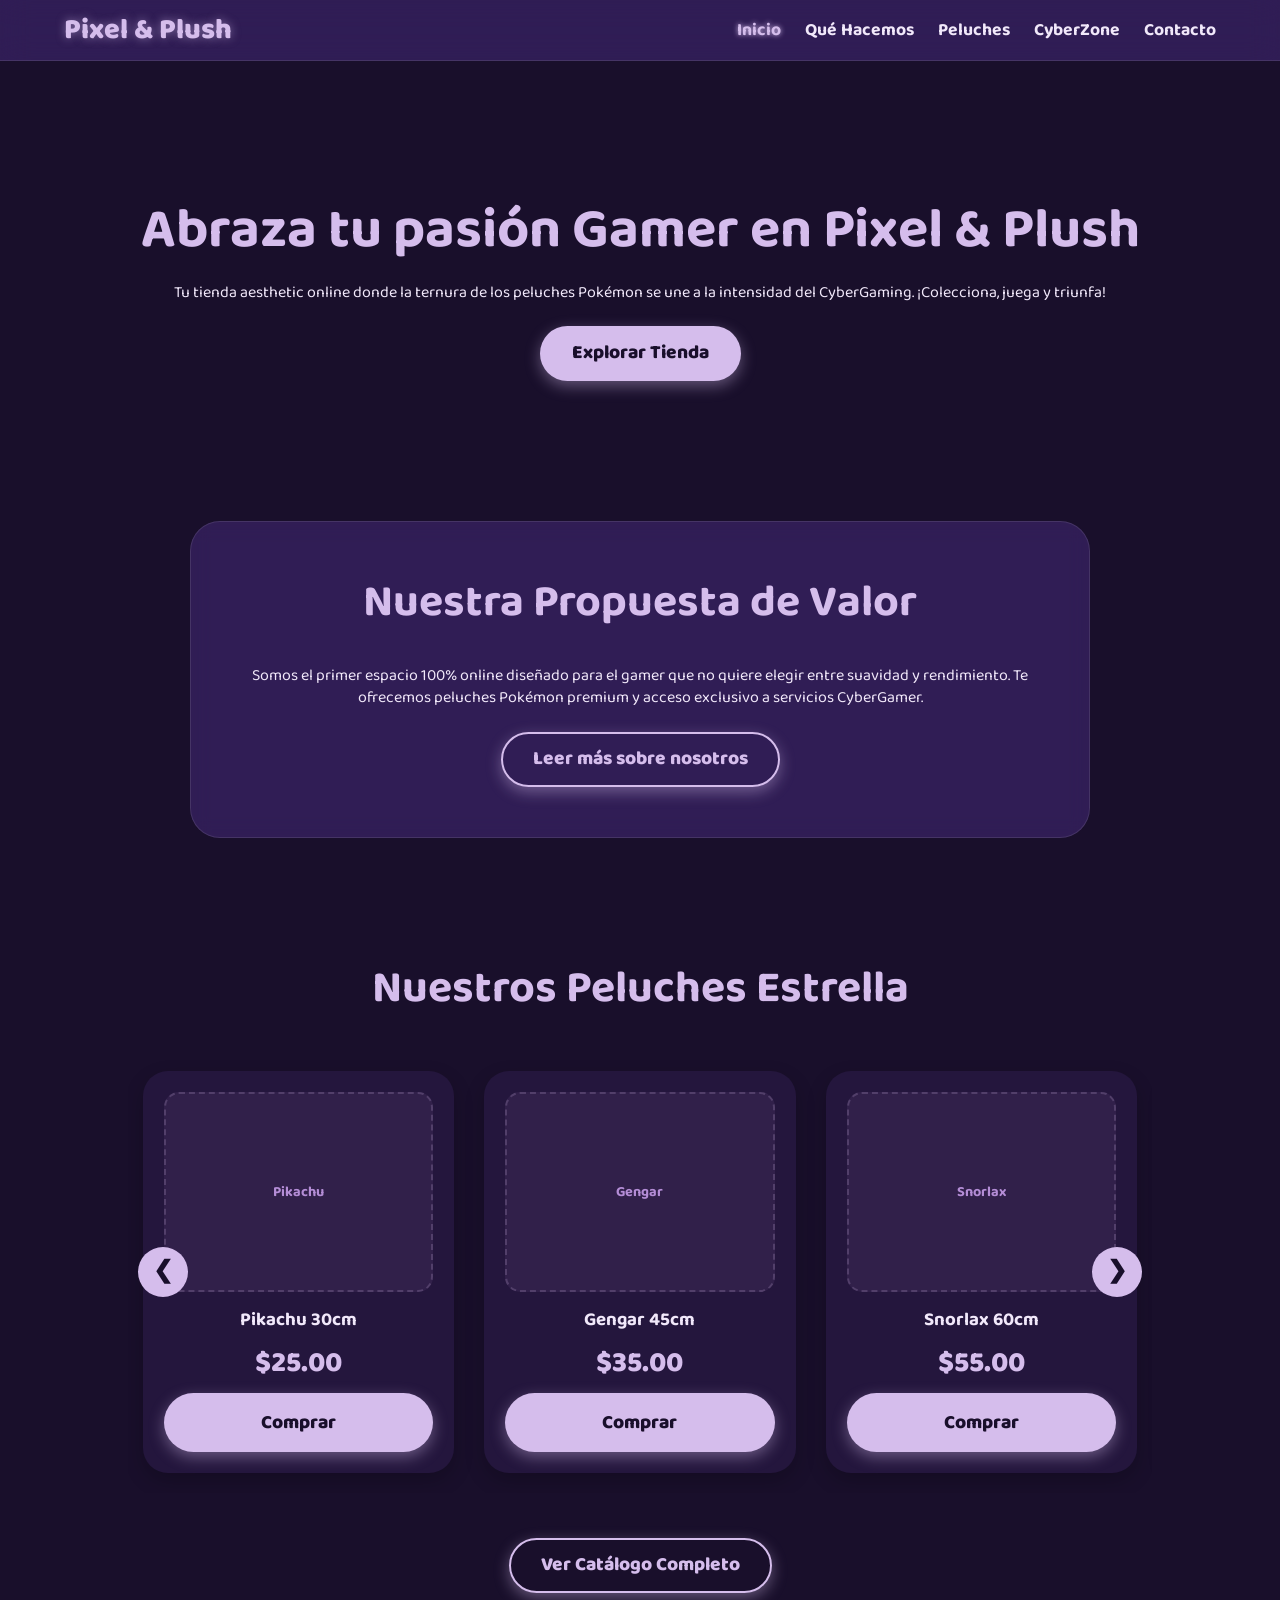
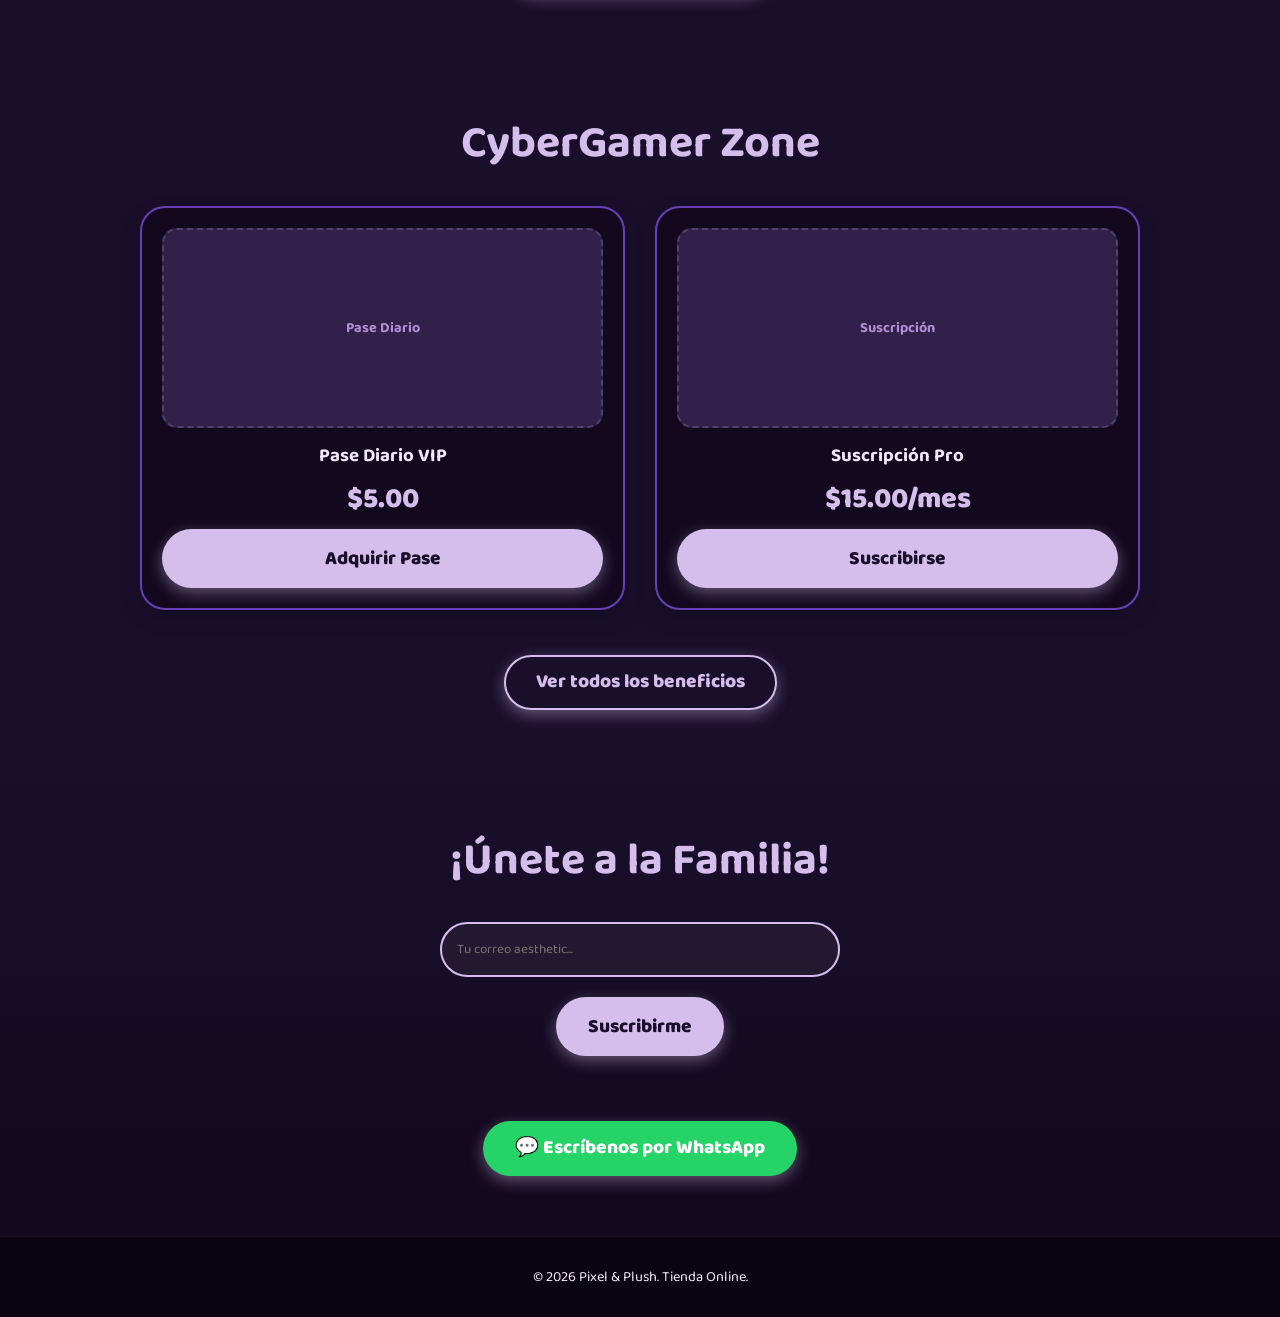
==== index.html @ e55317a7 "primer commit" ====
<!DOCTYPE html>
<html lang="es">
<head>
    <meta charset="UTF-8">
    <meta name="viewport" content="width=device-width, initial-scale=1.0">
    <title>Pixel & Plush | Tu Tienda Aesthetic de Peluches y CyberGaming</title>
    <link href="https://fonts.googleapis.com/css2?family=Baloo+2:wght@400;700;800&display=swap" rel="stylesheet">
    <link rel="stylesheet" href="styles.css">
    <style>
        /* Pequeños ajustes específicos para que la Landing Page brille */
        .hero { padding: 120px 10% 80px 10%; }
        .contact-section { background: linear-gradient(180deg, var(--bg-deep-purple) 0%, #12091e 100%); }
        .newsletter input { width: 100%; max-width: 400px; padding: 15px; border-radius: 50px; border: 2px solid var(--soft-lila); background: rgba(255,255,255,0.05); color: white; margin-bottom: 20px;}
    </style>
</head>
<body>
    <header>
        <div class="logo">Pixel & Plush</div>
        <nav>
            <div class="menu-toggle" id="mobile-menu"><span></span><span></span><span></span></div>
            <ul id="nav-list">
                <li><a href="index.html" class="active">Inicio</a></li>
                <li><a href="nosotros.html">Qué Hacemos</a></li>
                <li><a href="tienda.html">Peluches</a></li>
                <li><a href="cyber.html">CyberZone</a></li>
                <li><a href="contacto.html">Contacto</a></li>
            </ul>
        </nav>
    </header>

    <main>
        <section class="hero">
            <h1>Abraza tu pasión Gamer en Pixel & Plush</h1>
            <p>Tu tienda aesthetic online donde la ternura de los peluches Pokémon se une a la intensidad del CyberGaming. ¡Colecciona, juega y triunfa!</p>
            <br>
            <a href="#carrusel-peluches" class="btn">Explorar Tienda</a>
        </section>

        <section class="section-container">
            <div class="about-box">
                <h2 class="section-title">Nuestra Propuesta de Valor</h2>
                <p>Somos el primer espacio 100% online diseñado para el gamer que no quiere elegir entre suavidad y rendimiento. Te ofrecemos peluches Pokémon premium y acceso exclusivo a servicios CyberGamer.</p>
                <br>
                <a href="nosotros.html" class="btn" style="background-color: transparent; border: 2px solid var(--soft-lila); color: var(--soft-lila);">Leer más sobre nosotros</a>
            </div>
        </section>

        <section class="section-container" id="carrusel-peluches">
            <h2 class="section-title">Nuestros Peluches Estrella</h2>
            <div class="carousel-wrapper">
                <button class="carousel-btn prev" id="btn-prev">❮</button>
                <div class="carousel-track" id="track">
                    <div class="carousel-card"><div class="card"><div class="product-image-placeholder">Pikachu</div><h3>Pikachu 30cm</h3><div class="price">$25.00</div><button class="btn">Comprar</button></div></div>
                    <div class="carousel-card"><div class="card"><div class="product-image-placeholder">Gengar</div><h3>Gengar 45cm</h3><div class="price">$35.00</div><button class="btn">Comprar</button></div></div>
                    <div class="carousel-card"><div class="card"><div class="product-image-placeholder">Snorlax</div><h3>Snorlax 60cm</h3><div class="price">$55.00</div><button class="btn">Comprar</button></div></div>
                    <div class="carousel-card"><div class="card"><div class="product-image-placeholder">Eevee</div><h3>Eevee 30cm</h3><div class="price">$25.00</div><button class="btn">Comprar</button></div></div>
                    <div class="carousel-card"><div class="card"><div class="product-image-placeholder">Charmander</div><h3>Charmander</h3><div class="price">$30.00</div><button class="btn">Comprar</button></div></div>
                    <div class="carousel-card"><div class="card"><div class="product-image-placeholder">Squirtle</div><h3>Squirtle 35cm</h3><div class="price">$30.00</div><button class="btn">Comprar</button></div></div>
                </div>
                <button class="carousel-btn next" id="btn-next">❯</button>
            </div>
            <br><br>
            <a href="tienda.html" class="btn" style="background-color: transparent; border: 2px solid var(--soft-lila); color: var(--soft-lila);">Ver Catálogo Completo</a>
        </section>

        <section class="section-container">
            <h2 class="section-title">CyberGamer Zone</h2>
            <div class="grid-cyber">
                <div class="card cyber-card">
                    <div class="product-image-placeholder">Pase Diario</div>
                    <h3>Pase Diario VIP</h3>
                    <div class="price">$5.00</div>
                    <button class="btn">Adquirir Pase</button>
                </div>
                <div class="card cyber-card">
                    <div class="product-image-placeholder">Suscripción</div>
                    <h3>Suscripción Pro</h3>
                    <div class="price">$15.00/mes</div>
                    <button class="btn">Suscribirse</button>
                </div>
            </div>
            <br><br>
            <a href="cyber.html" class="btn" style="background-color: transparent; border: 2px solid var(--soft-lila); color: var(--soft-lila);">Ver todos los beneficios</a>
        </section>

        <section class="section-container contact-section">
            <h2 class="section-title">¡Únete a la Familia!</h2>
            <div class="newsletter">
                <form id="subscribeForm">
                    <input type="email" id="emailInput" placeholder="Tu correo aesthetic..." required>
                    <br>
                    <button type="submit" class="btn">Suscribirme</button>
                </form>
            </div>
            <br><br>
            <a href="https://wa.me/5211234567890?text=Hola%20Pixel%20%26%20Plush!" target="_blank" class="btn btn-whatsapp">💬 Escríbenos por WhatsApp</a>
        </section>
    </main>

    <footer><p>&copy; 2026 Pixel & Plush. Tienda Online.</p></footer>
    
    <script src="script.js"></script>
</body>
</html>
---- styles.css ----
/* --- VARIABLES DE COLOR --- */
:root {
    --bg-deep-purple: #190f2b;
    --mid-purple: #683fb5;
    --soft-lila: #d5bdec;
    --text-light: #f1e8fa;
    --glass: rgba(104, 63, 181, 0.3);
    --accent-glow: #b48dd6;
}

/* --- ESTILOS GENERALES --- */
* { margin: 0; padding: 0; box-sizing: border-box; font-family: 'Baloo 2', display; }
body { 
    background-color: var(--bg-deep-purple); color: var(--text-light); 
    line-height: 1.4; overflow-x: hidden; 
    display: flex; flex-direction: column; min-height: 100vh; 
}
main { flex: 1; padding-top: 80px; } /* Compensa el header fijo */
a { text-decoration: none; color: inherit; transition: 0.3s; }
ul { list-style: none; }

/* --- NAVEGACIÓN --- */
header {
    background: var(--glass); backdrop-filter: blur(15px); padding: 10px 5%;
    position: fixed; width: 100%; top: 0; z-index: 1000;
    display: flex; justify-content: space-between; align-items: center;
    border-bottom: 1px solid rgba(255,255,255,0.1);
}
.logo { font-size: 1.8rem; font-weight: 800; color: var(--soft-lila); text-shadow: 0 0 10px rgba(213, 189, 236, 0.5); }
nav ul { display: flex; gap: 1.5rem; }
nav a { font-weight: 700; font-size: 1.1rem; }
nav a:hover, nav a.active { color: var(--soft-lila); text-shadow: 0 0 5px var(--soft-lila); }

.menu-toggle { display: none; flex-direction: column; cursor: pointer; gap: 4px; }
.menu-toggle span { width: 25px; height: 3px; background-color: var(--text-light); transition: 0.3s; }

/* --- BOTONES --- */
.btn {
    display: inline-block; background-color: var(--soft-lila); color: var(--bg-deep-purple);
    padding: 12px 30px; border-radius: 50px; font-weight: 800; font-size: 1.2rem;
    box-shadow: 0 5px 15px rgba(213, 189, 236, 0.4); border: 2px solid transparent; cursor: pointer; transition: all 0.3s;
}
.btn:hover { background-color: var(--mid-purple); color: var(--text-light); box-shadow: 0 8px 25px rgba(104, 63, 181, 0.6); border-color: var(--soft-lila); transform: scale(1.05); }
.btn-whatsapp { background-color: #25D366; color: white; margin-top: 20px;}
.btn-whatsapp:hover { background-color: #128C7E; color: white; border-color: white;}

/* --- FOOTER --- */
footer { background-color: #0b0512; text-align: center; padding: 30px; font-size: 0.9rem; border-top: 1px solid rgba(255,255,255,0.05); }

/* --- CLASES COMPARTIDAS (Tarjetas, Secciones) --- */
.section-container { padding: 60px 10%; text-align: center; }
.section-title { font-size: 2.8rem; color: var(--soft-lila); margin-bottom: 30px; }
.card {
    background-color: #24163d; padding: 20px; border-radius: 25px; text-align: center;
    box-shadow: 0 8px 20px rgba(0,0,0,0.2); border: 1px solid transparent; transition: all 0.3s ease-in-out;
    height: 100%; display: flex; flex-direction: column; justify-content: space-between;
}
.card:hover { transform: translateY(-10px); border-color: rgba(213, 189, 236, 0.3); box-shadow: 0 12px 30px rgba(104, 63, 181, 0.4); }
.product-image-placeholder {
    width: 100%; height: 200px; background-color: #31204a; border-radius: 15px; margin-bottom: 15px;
    display: flex; justify-content: center; align-items: center; color: var(--accent-glow);
    font-size: 0.9rem; font-weight: bold; border: 2px dashed rgba(213, 189, 236, 0.2); text-align: center; padding: 10px;
}
.price { font-size: 1.8rem; font-weight: 800; color: var(--soft-lila); margin: 10px 0; }

/* --- COMPONENTES ESPECÍFICOS --- */
.hero { padding: 100px 10%; text-align: center; position: relative; }
.hero h1 { font-size: 3.5rem; line-height: 1.1; color: var(--soft-lila); margin-bottom: 20px; }
.about-box { background: var(--glass); border-radius: 30px; padding: 50px; backdrop-filter: blur(10px); border: 1px solid rgba(255,255,255,0.1); margin: 0 auto; max-width: 900px; }

/* Carrusel */
.carousel-wrapper { position: relative; max-width: 1200px; margin: 0 auto; overflow: hidden; padding: 20px 0; }
.carousel-track { display: flex; transition: transform 0.5s cubic-bezier(0.25, 0.8, 0.25, 1); }
.carousel-card { min-width: calc(100% / 3); padding: 0 15px; }
.carousel-btn { position: absolute; top: 50%; transform: translateY(-50%); background-color: var(--soft-lila); color: var(--bg-deep-purple); border: none; width: 50px; height: 50px; border-radius: 50%; font-size: 1.5rem; font-weight: bold; cursor: pointer; z-index: 10; display: flex; justify-content: center; align-items: center; }
.carousel-btn:hover { background-color: var(--mid-purple); color: var(--text-light); transform: translateY(-50%) scale(1.1); }
.carousel-btn.prev { left: 10px; }
.carousel-btn.next { right: 10px; }

/* Grids */
.grid-cyber { display: grid; grid-template-columns: repeat(auto-fit, minmax(280px, 1fr)); gap: 30px; max-width: 1000px; margin: 0 auto;}
.cyber-card { border: 2px solid var(--mid-purple); background-color: #12091f; }
.cyber-card:hover { border-color: var(--soft-lila); }

/* --- RESPONSIVE --- */
@media (max-width: 900px) { .carousel-card { min-width: calc(100% / 2); } }
@media (max-width: 600px) {
    .menu-toggle { display: flex; }
    nav ul { display: none; flex-direction: column; position: absolute; top: 100%; left: 0; width: 100%; background-color: var(--bg-deep-purple); padding: 20px; border-bottom: 1px solid rgba(255,255,255,0.1); }
    nav ul.active { display: flex; }
    .hero h1 { font-size: 2.2rem; }
    .carousel-card { min-width: 100%; }
}
/* --- CUADRÍCULA PARA CATÁLOGOS --- */
.product-grid {
    display: grid;
    grid-template-columns: repeat(auto-fit, minmax(280px, 1fr));
    gap: 30px;
    max-width: 1200px;
    margin: 0 auto;
    padding: 20px 0;
}
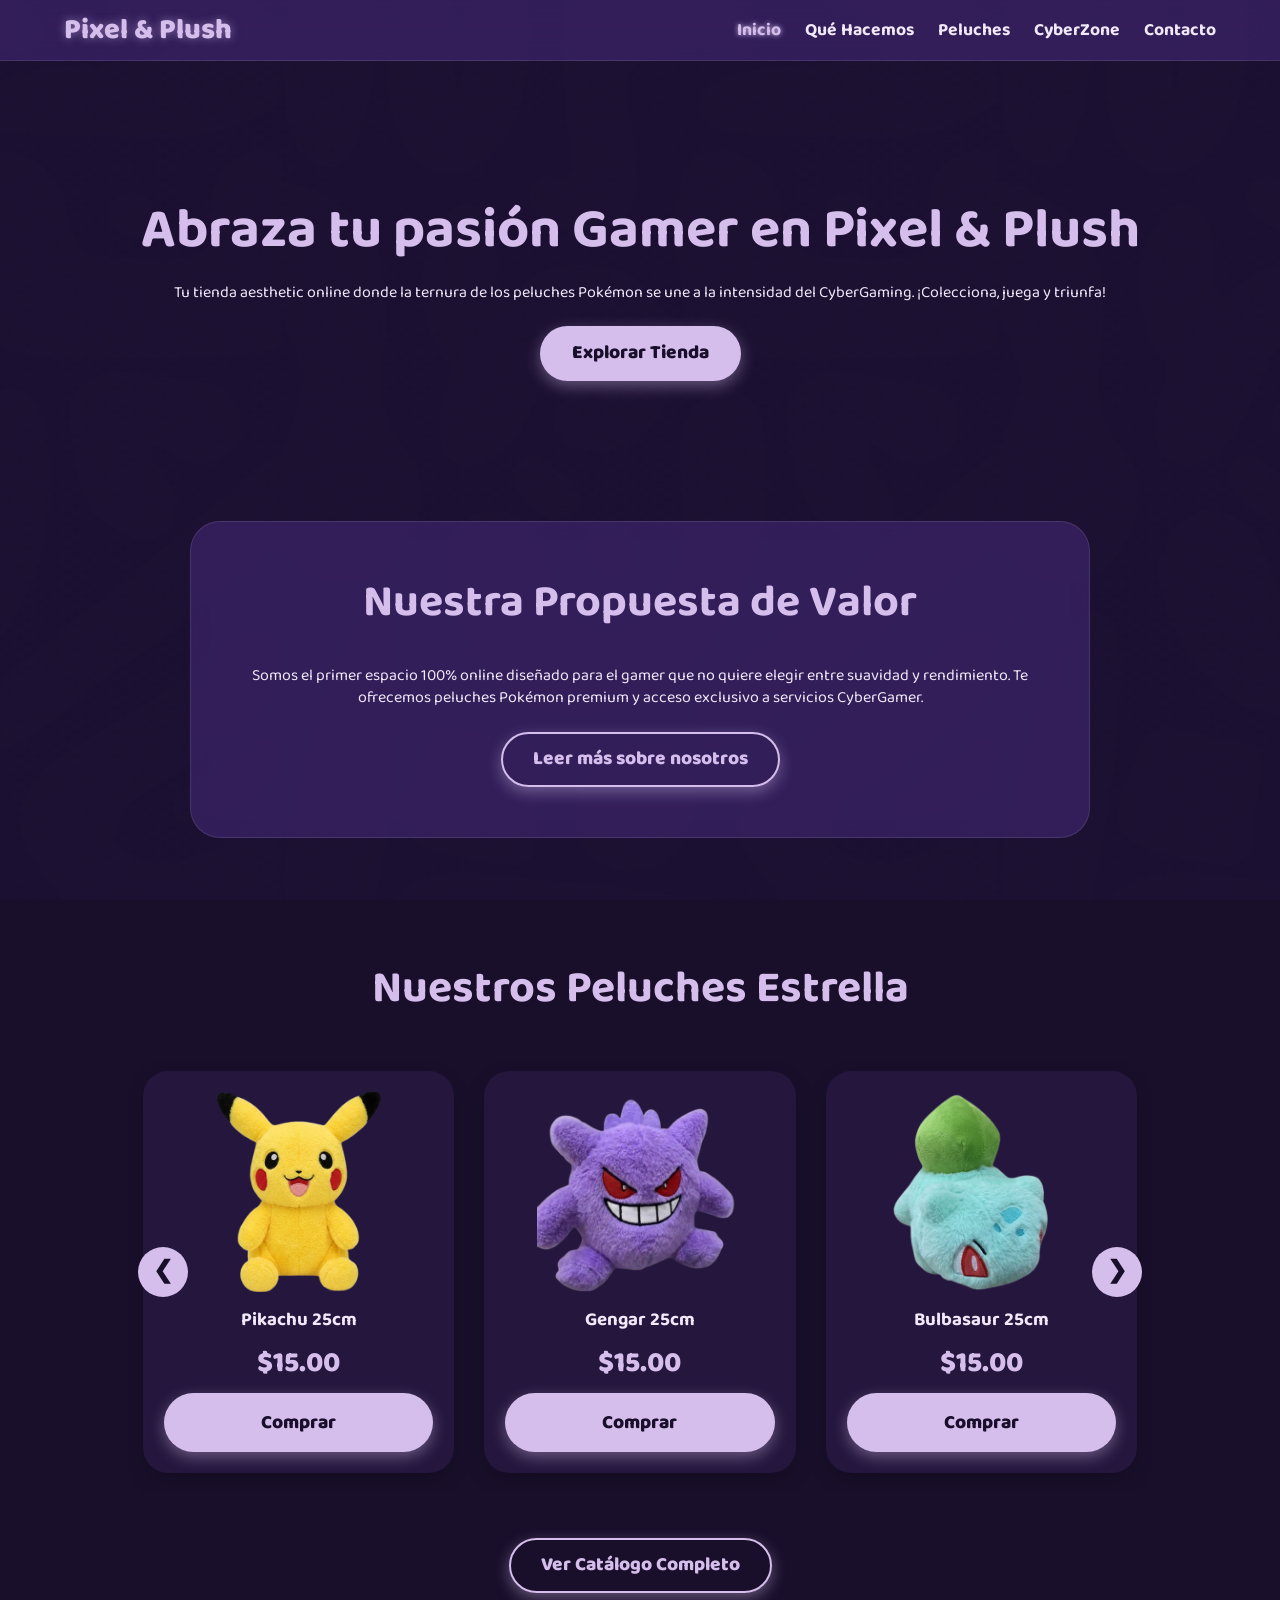
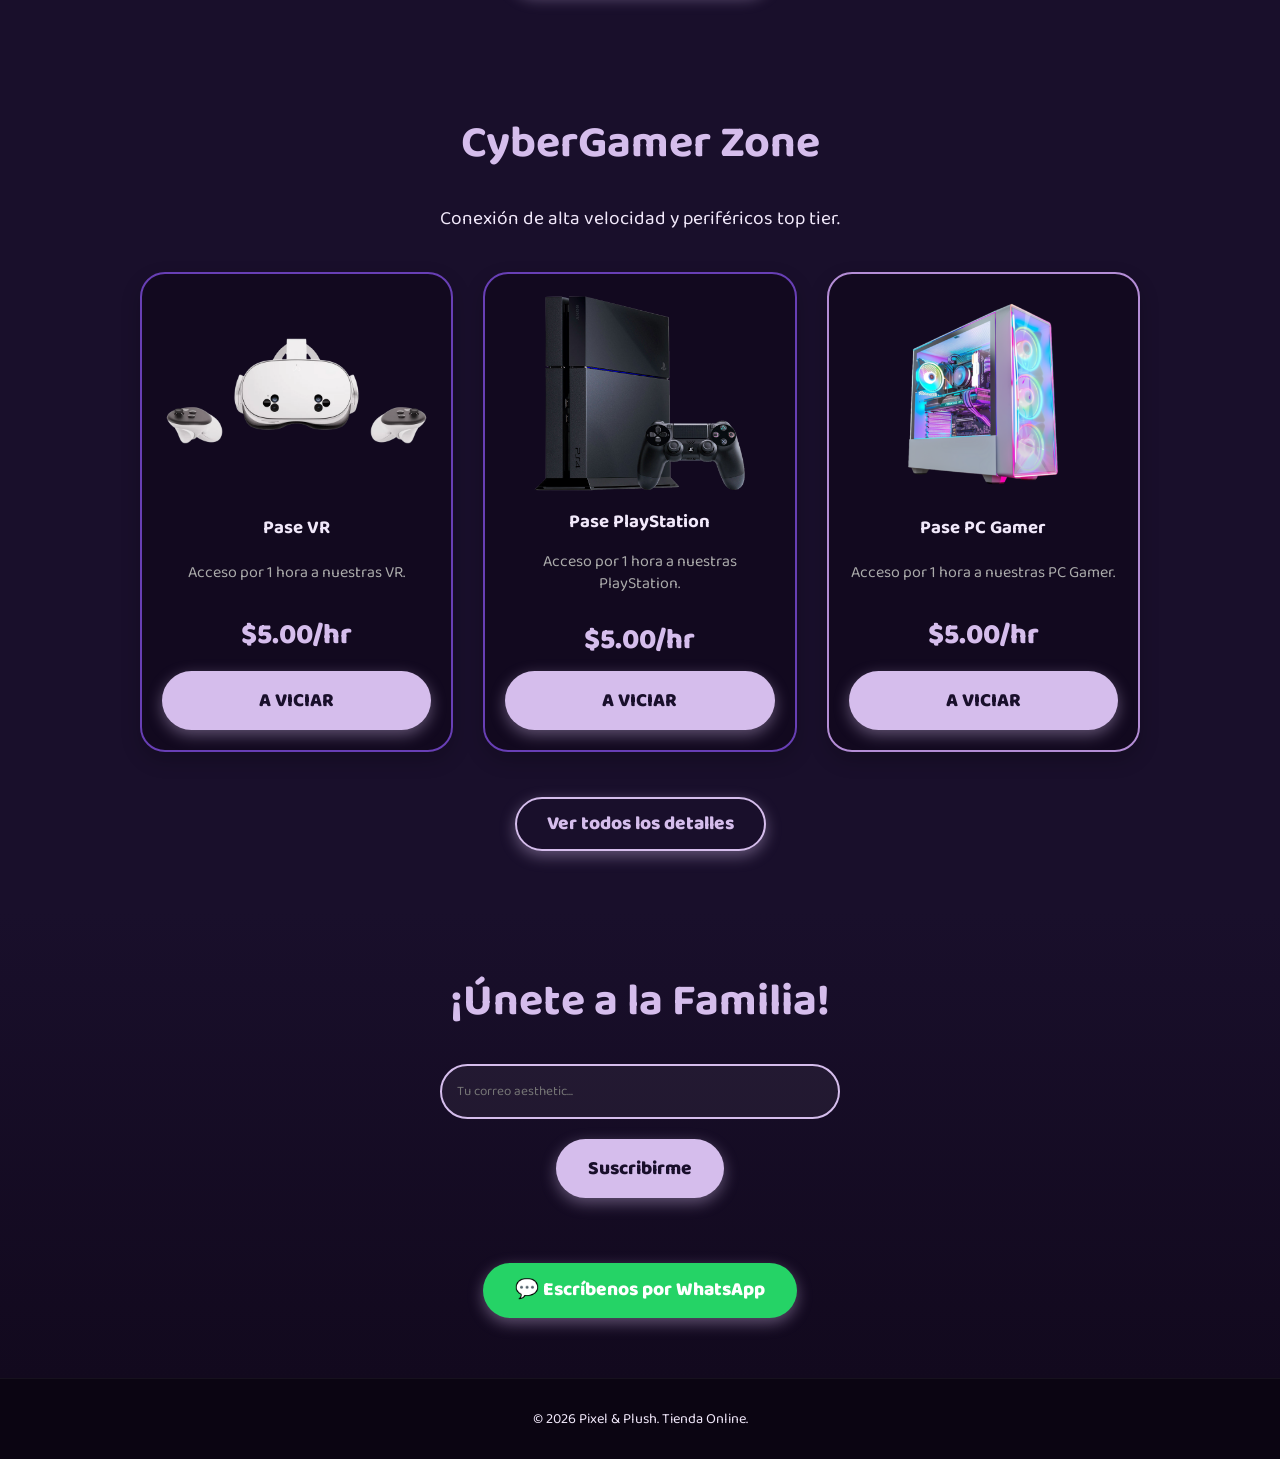
==== commit f31b04c3: "modificaciones y subida de imagenes" ====
--- a/index.html
+++ b/index.html
@@ -7,7 +7,6 @@
     <link href="https://fonts.googleapis.com/css2?family=Baloo+2:wght@400;700;800&display=swap" rel="stylesheet">
     <link rel="stylesheet" href="styles.css">
     <style>
-        /* Pequeños ajustes específicos para que la Landing Page brille */
         .hero { padding: 120px 10% 80px 10%; }
         .contact-section { background: linear-gradient(180deg, var(--bg-deep-purple) 0%, #12091e 100%); }
         .newsletter input { width: 100%; max-width: 400px; padding: 15px; border-radius: 50px; border: 2px solid var(--soft-lila); background: rgba(255,255,255,0.05); color: white; margin-bottom: 20px;}
@@ -50,12 +49,12 @@
             <div class="carousel-wrapper">
                 <button class="carousel-btn prev" id="btn-prev">❮</button>
                 <div class="carousel-track" id="track">
-                    <div class="carousel-card"><div class="card"><div class="product-image-placeholder">Pikachu</div><h3>Pikachu 30cm</h3><div class="price">$25.00</div><button class="btn">Comprar</button></div></div>
-                    <div class="carousel-card"><div class="card"><div class="product-image-placeholder">Gengar</div><h3>Gengar 45cm</h3><div class="price">$35.00</div><button class="btn">Comprar</button></div></div>
-                    <div class="carousel-card"><div class="card"><div class="product-image-placeholder">Snorlax</div><h3>Snorlax 60cm</h3><div class="price">$55.00</div><button class="btn">Comprar</button></div></div>
-                    <div class="carousel-card"><div class="card"><div class="product-image-placeholder">Eevee</div><h3>Eevee 30cm</h3><div class="price">$25.00</div><button class="btn">Comprar</button></div></div>
-                    <div class="carousel-card"><div class="card"><div class="product-image-placeholder">Charmander</div><h3>Charmander</h3><div class="price">$30.00</div><button class="btn">Comprar</button></div></div>
-                    <div class="carousel-card"><div class="card"><div class="product-image-placeholder">Squirtle</div><h3>Squirtle 35cm</h3><div class="price">$30.00</div><button class="btn">Comprar</button></div></div>
+                    <div class="carousel-card"><div class="card"><img src="assets/pikachu.png" alt="Pikachu Peluche" class="product-image"><h3>Pikachu 25cm</h3><div class="price">$15.00</div><button class="btn">Comprar</button></div></div>
+                    <div class="carousel-card"><div class="card"><img src="assets/gengar.png" alt="Gengar Peluche" class="product-image"><h3>Gengar 25cm</h3><div class="price">$15.00</div><button class="btn">Comprar</button></div></div>
+                    <div class="carousel-card"><div class="card"><img src="assets/bulbasur.png" alt="Bulbasaur Peluche" class="product-image"><h3>Bulbasaur 25cm</h3><div class="price">$15.00</div><button class="btn">Comprar</button></div></div>
+                    <div class="carousel-card"><div class="card"><img src="assets/psyduck.png" alt="Psyduck Peluche" class="product-image"><h3>Psyduck 25cm</h3><div class="price">$15.00</div><button class="btn">Comprar</button></div></div>
+                    <div class="carousel-card"><div class="card"><img src="assets/charmander.png" alt="Charmander Peluche" class="product-image"><h3>Charmander 25cm</h3><div class="price">$15.00</div><button class="btn">Comprar</button></div></div>
+                    <div class="carousel-card"><div class="card"><img src="assets/squirtle.png" alt="Squirtle Peluche" class="product-image"><h3>Squirtle 25cm</h3><div class="price">$15.00</div><button class="btn">Comprar</button></div></div>
                 </div>
                 <button class="carousel-btn next" id="btn-next">❯</button>
             </div>
@@ -65,22 +64,36 @@
 
         <section class="section-container">
             <h2 class="section-title">CyberGamer Zone</h2>
+            <p style="margin-bottom: 40px; font-size: 1.2rem;">Conexión de alta velocidad y periféricos top tier.</p>
             <div class="grid-cyber">
+                
                 <div class="card cyber-card">
-                    <div class="product-image-placeholder">Pase Diario</div>
-                    <h3>Pase Diario VIP</h3>
-                    <div class="price">$5.00</div>
-                    <button class="btn">Adquirir Pase</button>
+                    <img src="assets/vr.webp" alt="VR" class="product-image">
+                    <h3>Pase VR</h3>
+                    <p style="margin: 15px 0; color: #aaa;">Acceso por 1 hora a nuestras VR.</p>
+                    <div class="price">$5.00/hr</div>
+                    <button class="btn">A VICIAR</button>
                 </div>
+
                 <div class="card cyber-card">
-                    <div class="product-image-placeholder">Suscripción</div>
-                    <h3>Suscripción Pro</h3>
-                    <div class="price">$15.00/mes</div>
-                    <button class="btn">Suscribirse</button>
+                    <img src="assets/ps4.png" alt="Pase PlayStation" class="product-image">
+                    <h3>Pase PlayStation</h3>
+                    <p style="margin: 15px 0; color: #aaa;">Acceso por 1 hora a nuestras PlayStation.</p>
+                    <div class="price">$5.00/hr</div>
+                    <button class="btn">A VICIAR</button>
                 </div>
+
+                <div class="card cyber-card" style="border-color: var(--accent-glow);">
+                    <img src="assets/PC.png" alt="Pase PC Gamer" class="product-image">
+                    <h3>Pase PC Gamer</h3>
+                    <p style="margin: 15px 0; color: #aaa;">Acceso por 1 hora a nuestras PC Gamer.</p>
+                    <div class="price">$5.00/hr</div>
+                    <button class="btn">A VICIAR</button>
+                </div>
+
             </div>
             <br><br>
-            <a href="cyber.html" class="btn" style="background-color: transparent; border: 2px solid var(--soft-lila); color: var(--soft-lila);">Ver todos los beneficios</a>
+            <a href="cyber.html" class="btn" style="background-color: transparent; border: 2px solid var(--soft-lila); color: var(--soft-lila);">Ver todos los detalles</a>
         </section>
 
         <section class="section-container contact-section">
@@ -93,7 +106,7 @@
                 </form>
             </div>
             <br><br>
-            <a href="https://wa.me/5211234567890?text=Hola%20Pixel%20%26%20Plush!" target="_blank" class="btn btn-whatsapp">💬 Escríbenos por WhatsApp</a>
+            <a href="https://wa.me/584120445559?text=Hola%20Pixel%20%26%20Plush!" target="_blank" class="btn btn-whatsapp">💬 Escríbenos por WhatsApp</a>
         </section>
     </main>
 
--- a/styles.css
+++ b/styles.css
@@ -10,10 +10,44 @@
 
 /* --- ESTILOS GENERALES --- */
 * { margin: 0; padding: 0; box-sizing: border-box; font-family: 'Baloo 2', display; }
-body { 
-    background-color: var(--bg-deep-purple); color: var(--text-light); 
-    line-height: 1.4; overflow-x: hidden; 
-    display: flex; flex-direction: column; min-height: 100vh; 
+/* --- ESTILOS ACTUALIZADOS PARA EL CUERPO DE LA PÁGINA --- */
+body {
+    /* Mantenemos el color de fondo oscuro base */
+    background-color: var(--bg-deep-purple);
+    color: var(--text-light);
+    line-height: 1.4;
+    overflow-x: hidden;
+    display: flex;
+    flex-direction: column;
+    min-height: 100vh;
+    font-family: 'Baloo 2', cursive; /* Asegura que la fuente cargue correctamente */
+
+    /* --- IMPLEMENTACIÓN DEL FONDO CON BAJA OPACIDAD --- */
+    /* Usamos un pseudo-elemento para controlar la opacidad de la imagen por separado del texto */
+    position: relative; /* Necesario para posicionar el pseudo-elemento */
+}
+
+/* Creamos una capa de fondo con el patrón */
+body::before {
+    content: ""; /* Obligatorio para que el pseudo-elemento exista */
+    position: fixed; /* Mantiene el fondo fijo mientras haces scroll */
+    top: 0;
+    left: 0;
+    width: 100%;
+    height: 100%;
+    z-index: -1; /* Coloca esta capa detrás de todo el contenido */
+
+    /* Ruta a tu imagen de patrón */
+    background-image: url('assets/back.jpeg'); /* Reemplaza con tu ruta real */
+    background-repeat: repeat; /* El patrón se repite para cubrir todo */
+    background-position: center;
+    background-size: auto; /* Mantenemos el tamaño original del patrón */
+
+    /* --- EL CAMBIO CLAVE: BAJA OPACIDAD --- */
+    opacity: 0.05; /* Un 5% de opacidad para una textura súper sutil */
+
+    /* Alternativa con difuminado (opcional, si prefieres un look más suave)
+    filter: blur(2px); /* Descomenta esta línea para difuminar el patrón */
 }
 main { flex: 1; padding-top: 80px; } /* Compensa el header fijo */
 a { text-decoration: none; color: inherit; transition: 0.3s; }
@@ -99,4 +133,18 @@
     max-width: 1200px;
     margin: 0 auto;
     padding: 20px 0;
-}+}
+/* --- ESTILOS PARA IMÁGENES DE PRODUCTOS Y PLANES --- */
+/* --- ESTILOS CORREGIDOS PARA IMÁGENES DE PRODUCTOS --- */
+.product-image {
+    width: 100%; /* Sigue ocupando todo el ancho disponible */
+    height: 200px; /* Mantenemos la altura para que todas las tarjetas sean iguales */
+    
+    /* ¡ESTE ES EL CAMBIO CLAVE! */
+    object-fit: contain; /* <- Escala la imagen para que quepa ENTERA dentro del contenedor */
+    
+    background-color: transparent; /* Asegura que el fondo del contenedor no interfiera */
+    border-radius: 15px; /* Mantenemos los bordes redondeados */
+    margin-bottom: 15px; /* Espacio debajo de la imagen */
+}
+
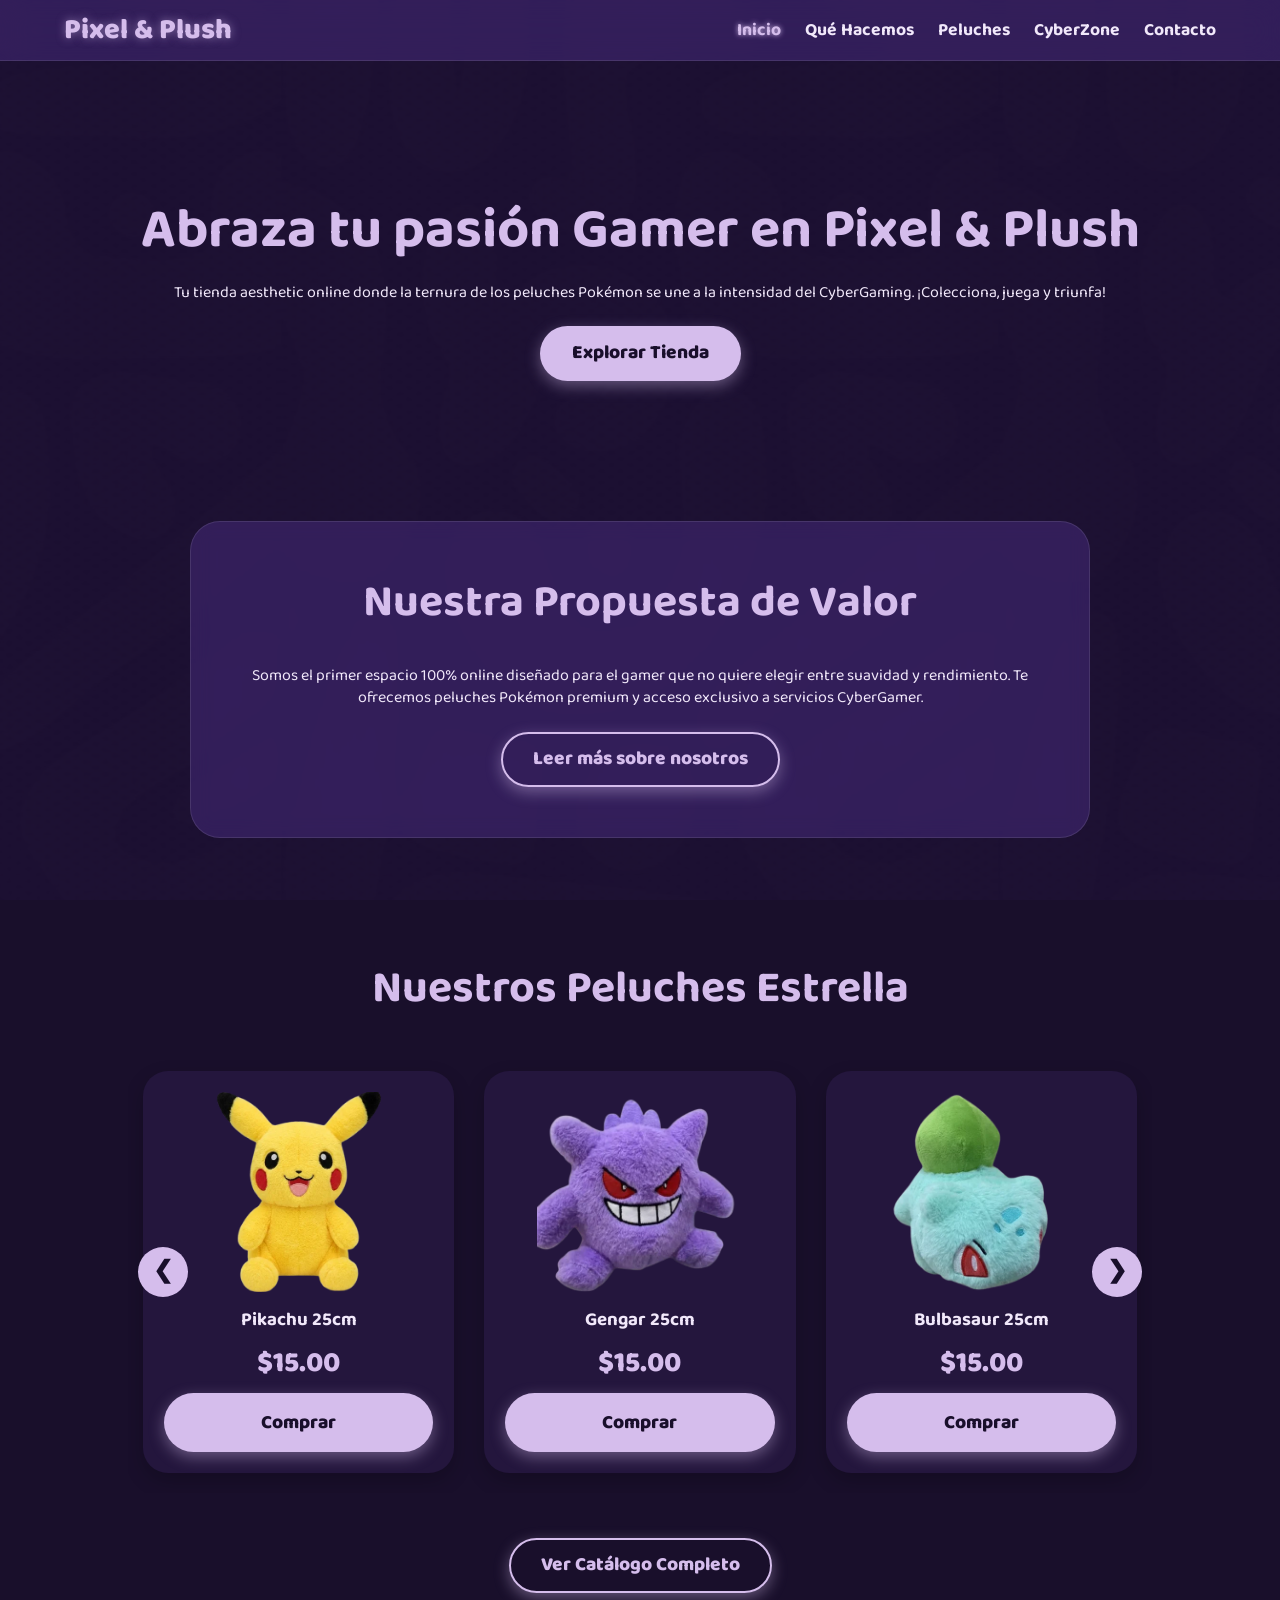
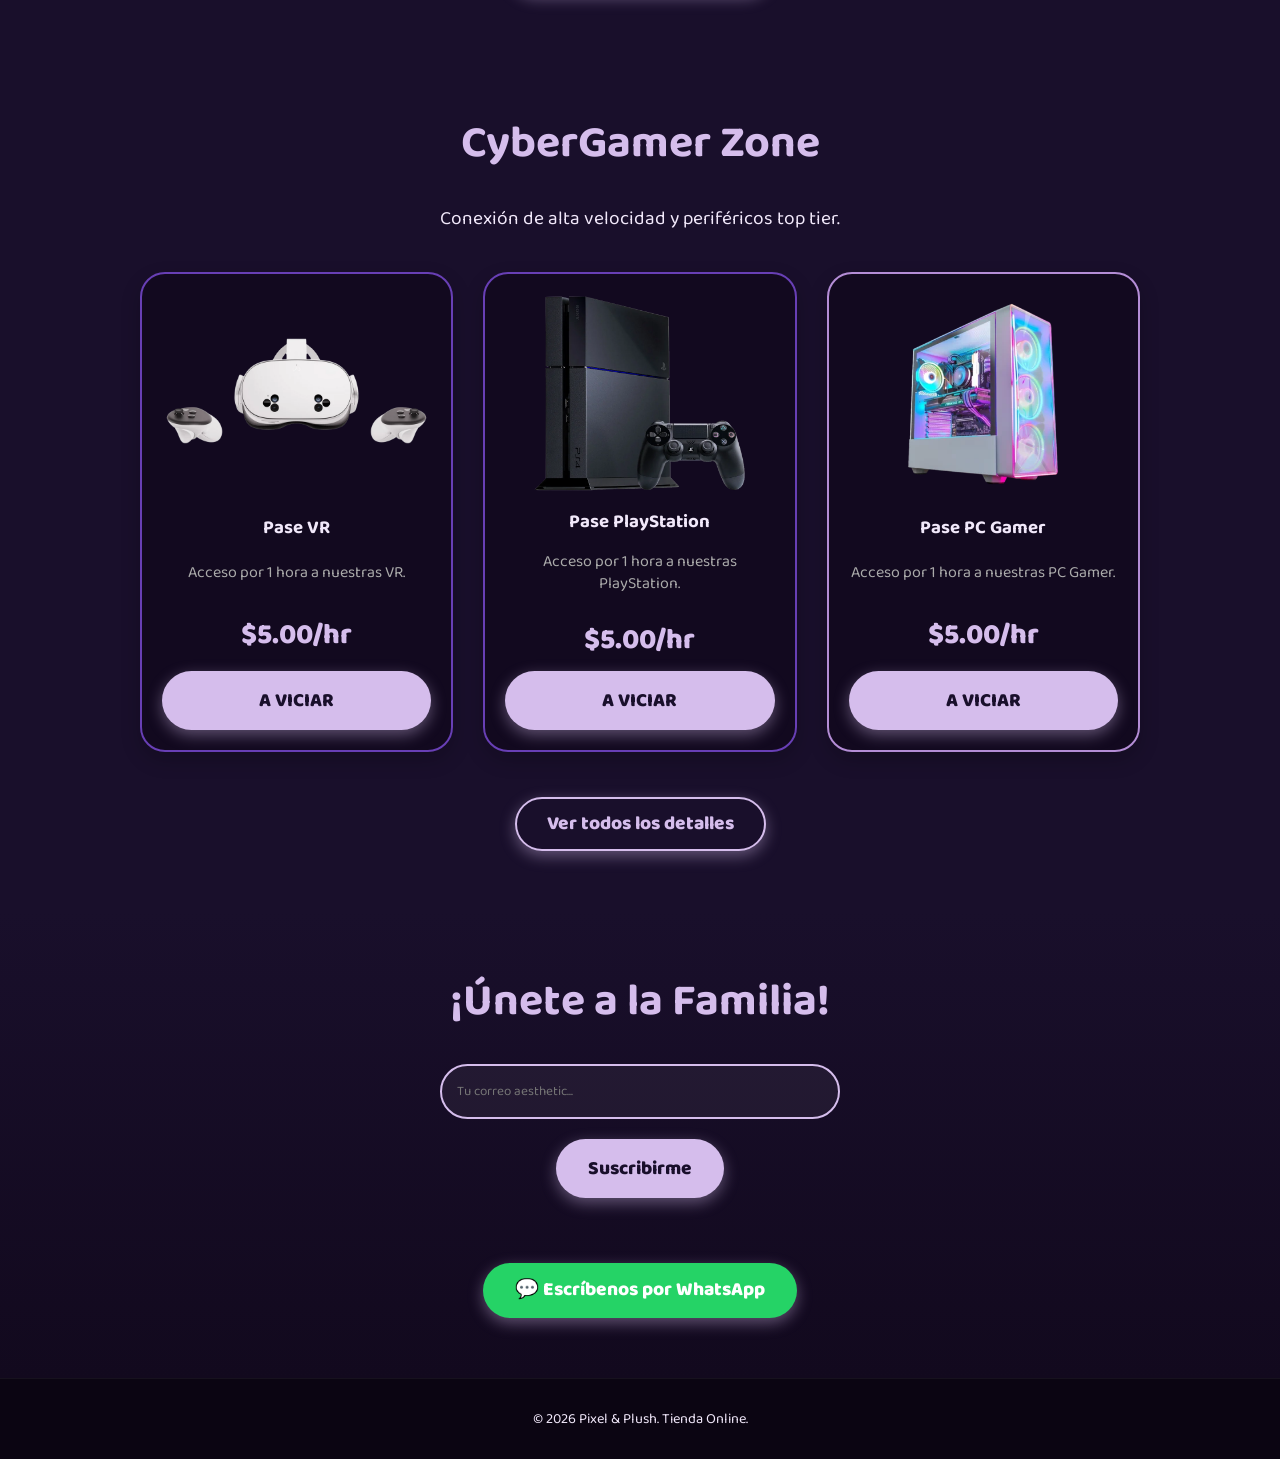
==== commit 5a9c9a23: "cambio de formato de imagenes a webp" ====
--- a/index.html
+++ b/index.html
@@ -49,12 +49,12 @@
             <div class="carousel-wrapper">
                 <button class="carousel-btn prev" id="btn-prev">❮</button>
                 <div class="carousel-track" id="track">
-                    <div class="carousel-card"><div class="card"><img src="assets/pikachu.png" alt="Pikachu Peluche" class="product-image"><h3>Pikachu 25cm</h3><div class="price">$15.00</div><button class="btn">Comprar</button></div></div>
-                    <div class="carousel-card"><div class="card"><img src="assets/gengar.png" alt="Gengar Peluche" class="product-image"><h3>Gengar 25cm</h3><div class="price">$15.00</div><button class="btn">Comprar</button></div></div>
-                    <div class="carousel-card"><div class="card"><img src="assets/bulbasur.png" alt="Bulbasaur Peluche" class="product-image"><h3>Bulbasaur 25cm</h3><div class="price">$15.00</div><button class="btn">Comprar</button></div></div>
-                    <div class="carousel-card"><div class="card"><img src="assets/psyduck.png" alt="Psyduck Peluche" class="product-image"><h3>Psyduck 25cm</h3><div class="price">$15.00</div><button class="btn">Comprar</button></div></div>
-                    <div class="carousel-card"><div class="card"><img src="assets/charmander.png" alt="Charmander Peluche" class="product-image"><h3>Charmander 25cm</h3><div class="price">$15.00</div><button class="btn">Comprar</button></div></div>
-                    <div class="carousel-card"><div class="card"><img src="assets/squirtle.png" alt="Squirtle Peluche" class="product-image"><h3>Squirtle 25cm</h3><div class="price">$15.00</div><button class="btn">Comprar</button></div></div>
+                    <div class="carousel-card"><div class="card"><img src="assets/pikachu.webp" alt="Pikachu Peluche" class="product-image"><h3>Pikachu 25cm</h3><div class="price">$15.00</div><button class="btn">Comprar</button></div></div>
+                    <div class="carousel-card"><div class="card"><img src="assets/gengar.webp" alt="Gengar Peluche" class="product-image"><h3>Gengar 25cm</h3><div class="price">$15.00</div><button class="btn">Comprar</button></div></div>
+                    <div class="carousel-card"><div class="card"><img src="assets/bulbasur.webp" alt="Bulbasaur Peluche" class="product-image"><h3>Bulbasaur 25cm</h3><div class="price">$15.00</div><button class="btn">Comprar</button></div></div>
+                    <div class="carousel-card"><div class="card"><img src="assets/psyduck.webp" alt="Psyduck Peluche" class="product-image"><h3>Psyduck 25cm</h3><div class="price">$15.00</div><button class="btn">Comprar</button></div></div>
+                    <div class="carousel-card"><div class="card"><img src="assets/charmander.webp" alt="Charmander Peluche" class="product-image"><h3>Charmander 25cm</h3><div class="price">$15.00</div><button class="btn">Comprar</button></div></div>
+                    <div class="carousel-card"><div class="card"><img src="assets/squirtle.webp" alt="Squirtle Peluche" class="product-image"><h3>Squirtle 25cm</h3><div class="price">$15.00</div><button class="btn">Comprar</button></div></div>
                 </div>
                 <button class="carousel-btn next" id="btn-next">❯</button>
             </div>
@@ -76,7 +76,7 @@
                 </div>
 
                 <div class="card cyber-card">
-                    <img src="assets/ps4.png" alt="Pase PlayStation" class="product-image">
+                    <img src="assets/ps4.webp" alt="Pase PlayStation" class="product-image">
                     <h3>Pase PlayStation</h3>
                     <p style="margin: 15px 0; color: #aaa;">Acceso por 1 hora a nuestras PlayStation.</p>
                     <div class="price">$5.00/hr</div>
@@ -84,7 +84,7 @@
                 </div>
 
                 <div class="card cyber-card" style="border-color: var(--accent-glow);">
-                    <img src="assets/PC.png" alt="Pase PC Gamer" class="product-image">
+                    <img src="assets/PC.webp" alt="Pase PC Gamer" class="product-image">
                     <h3>Pase PC Gamer</h3>
                     <p style="margin: 15px 0; color: #aaa;">Acceso por 1 hora a nuestras PC Gamer.</p>
                     <div class="price">$5.00/hr</div>
--- a/styles.css
+++ b/styles.css
@@ -38,7 +38,7 @@
     z-index: -1; /* Coloca esta capa detrás de todo el contenido */
 
     /* Ruta a tu imagen de patrón */
-    background-image: url('assets/back.jpeg'); /* Reemplaza con tu ruta real */
+    background-image: url('assets/back.webp'); /* Reemplaza con tu ruta real */
     background-repeat: repeat; /* El patrón se repite para cubrir todo */
     background-position: center;
     background-size: auto; /* Mantenemos el tamaño original del patrón */
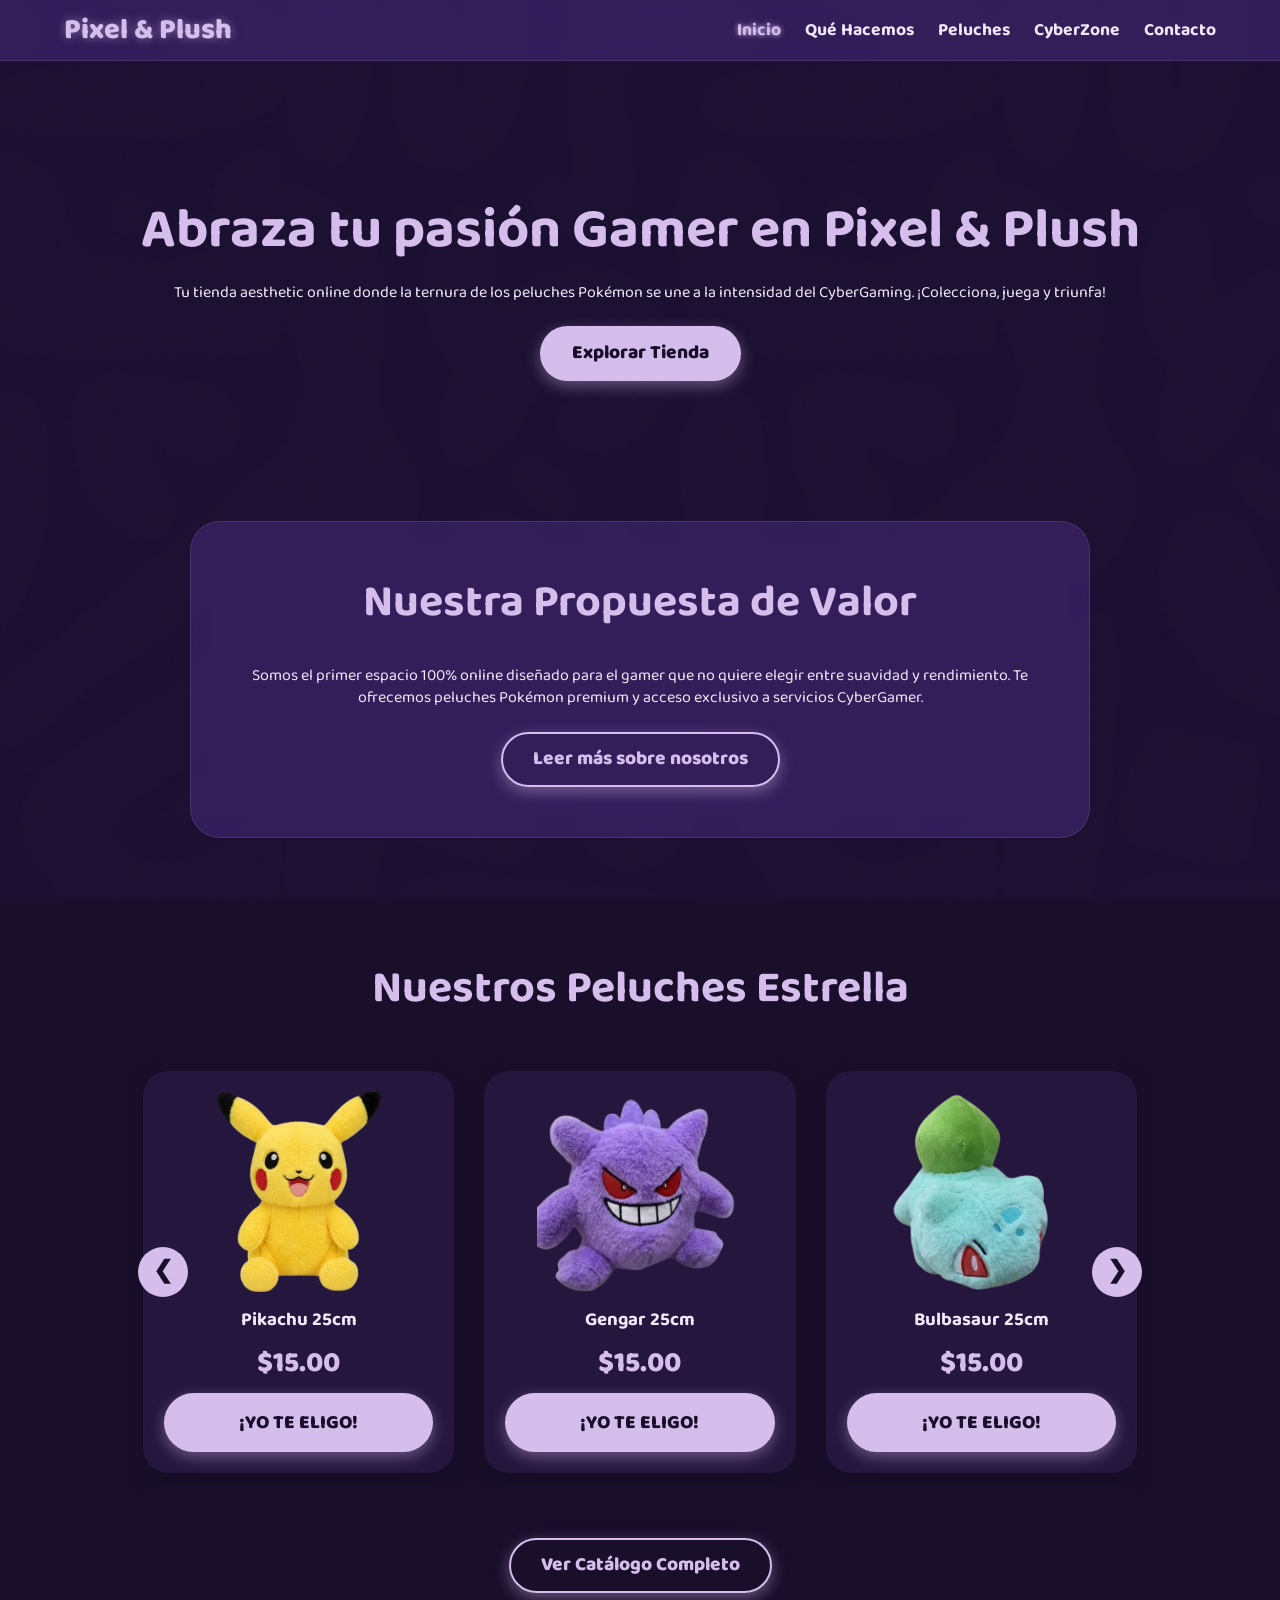
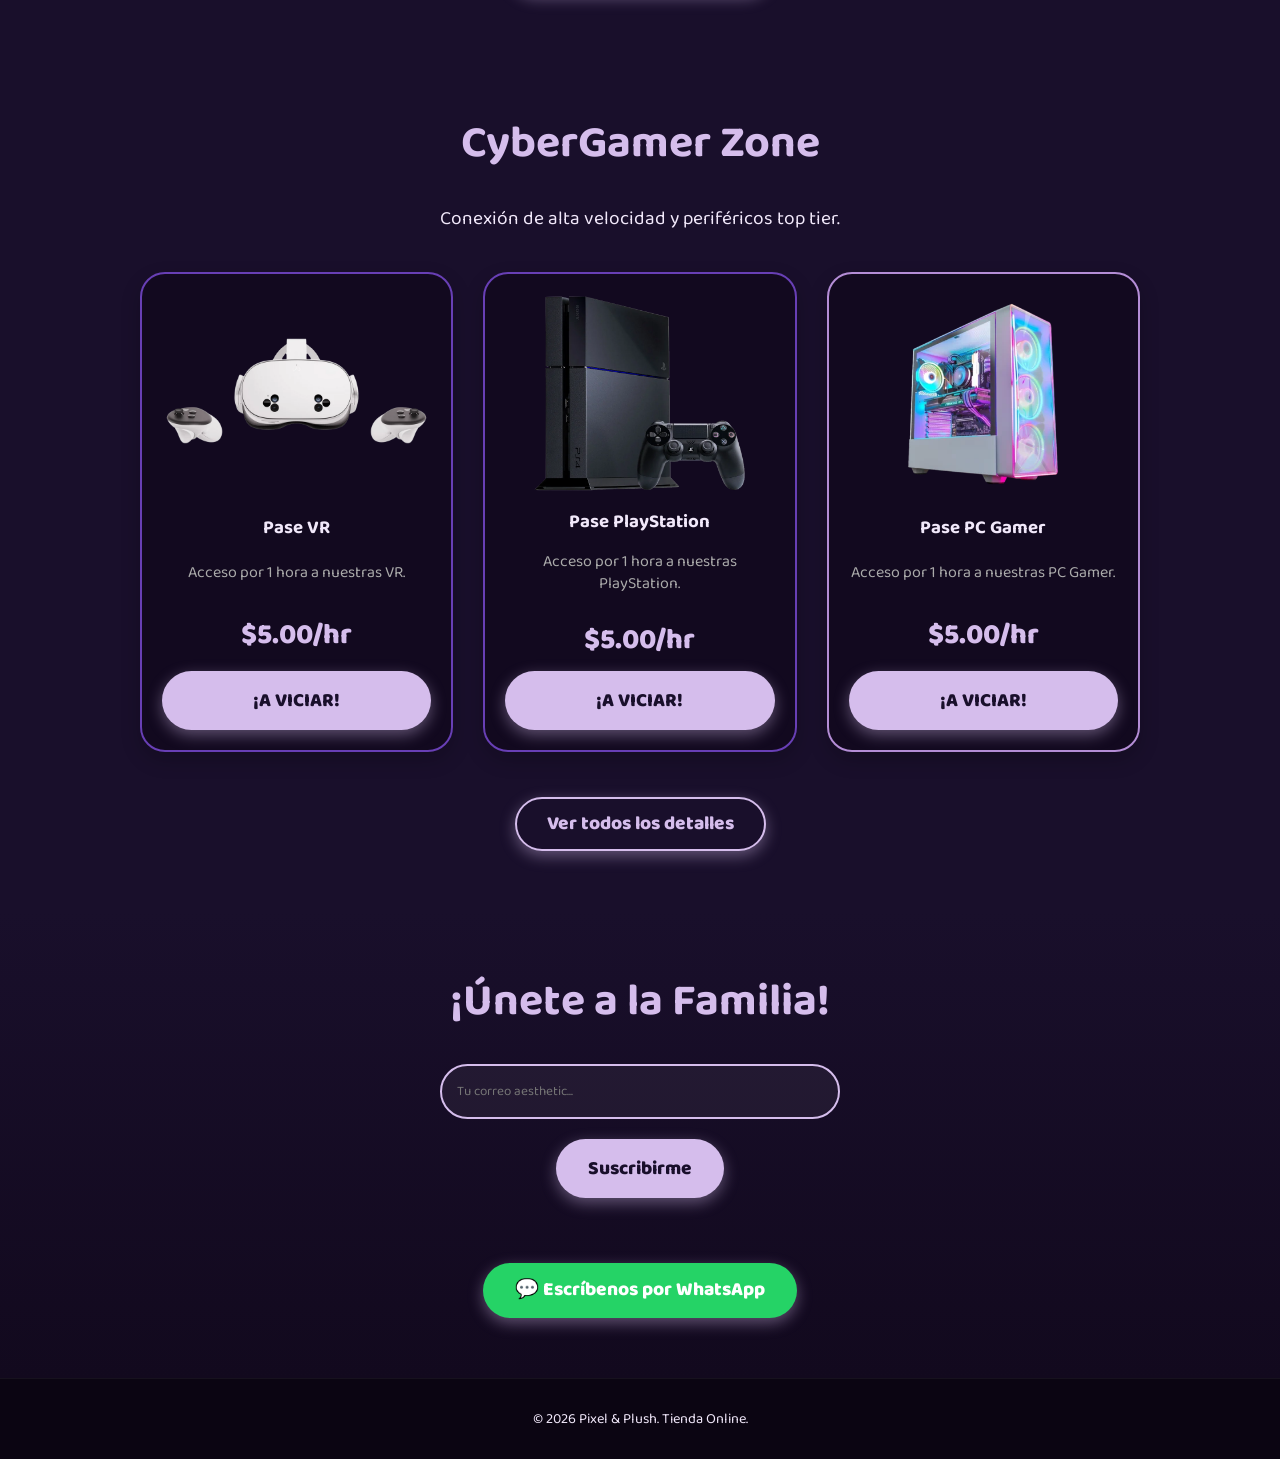
==== commit 55a12822: "cambio botones" ====
--- a/index.html
+++ b/index.html
@@ -49,12 +49,12 @@
             <div class="carousel-wrapper">
                 <button class="carousel-btn prev" id="btn-prev">❮</button>
                 <div class="carousel-track" id="track">
-                    <div class="carousel-card"><div class="card"><img src="assets/pikachu.webp" alt="Pikachu Peluche" class="product-image"><h3>Pikachu 25cm</h3><div class="price">$15.00</div><button class="btn">Comprar</button></div></div>
-                    <div class="carousel-card"><div class="card"><img src="assets/gengar.webp" alt="Gengar Peluche" class="product-image"><h3>Gengar 25cm</h3><div class="price">$15.00</div><button class="btn">Comprar</button></div></div>
-                    <div class="carousel-card"><div class="card"><img src="assets/bulbasur.webp" alt="Bulbasaur Peluche" class="product-image"><h3>Bulbasaur 25cm</h3><div class="price">$15.00</div><button class="btn">Comprar</button></div></div>
-                    <div class="carousel-card"><div class="card"><img src="assets/psyduck.webp" alt="Psyduck Peluche" class="product-image"><h3>Psyduck 25cm</h3><div class="price">$15.00</div><button class="btn">Comprar</button></div></div>
-                    <div class="carousel-card"><div class="card"><img src="assets/charmander.webp" alt="Charmander Peluche" class="product-image"><h3>Charmander 25cm</h3><div class="price">$15.00</div><button class="btn">Comprar</button></div></div>
-                    <div class="carousel-card"><div class="card"><img src="assets/squirtle.webp" alt="Squirtle Peluche" class="product-image"><h3>Squirtle 25cm</h3><div class="price">$15.00</div><button class="btn">Comprar</button></div></div>
+                    <div class="carousel-card"><div class="card"><img src="assets/pikachu.webp" alt="Pikachu Peluche" class="product-image"><h3>Pikachu 25cm</h3><div class="price">$15.00</div><button class="btn">¡YO TE ELIGO!</button></div></div>
+                    <div class="carousel-card"><div class="card"><img src="assets/gengar.webp" alt="Gengar Peluche" class="product-image"><h3>Gengar 25cm</h3><div class="price">$15.00</div><button class="btn">¡YO TE ELIGO!</button></div></div>
+                    <div class="carousel-card"><div class="card"><img src="assets/bulbasur.webp" alt="Bulbasaur Peluche" class="product-image"><h3>Bulbasaur 25cm</h3><div class="price">$15.00</div><button class="btn">¡YO TE ELIGO!</button></div></div>
+                    <div class="carousel-card"><div class="card"><img src="assets/psyduck.webp" alt="Psyduck Peluche" class="product-image"><h3>Psyduck 25cm</h3><div class="price">$15.00</div><button class="btn">¡YO TE ELIGO!</button></div></div>
+                    <div class="carousel-card"><div class="card"><img src="assets/charmander.webp" alt="Charmander Peluche" class="product-image"><h3>Charmander 25cm</h3><div class="price">$15.00</div><button class="btn">¡YO TE ELIGO!</button></div></div>
+                    <div class="carousel-card"><div class="card"><img src="assets/squirtle.webp" alt="Squirtle Peluche" class="product-image"><h3>Squirtle 25cm</h3><div class="price">$15.00</div><button class="btn">¡YO TE ELIGO!</button></div></div>
                 </div>
                 <button class="carousel-btn next" id="btn-next">❯</button>
             </div>
@@ -72,7 +72,7 @@
                     <h3>Pase VR</h3>
                     <p style="margin: 15px 0; color: #aaa;">Acceso por 1 hora a nuestras VR.</p>
                     <div class="price">$5.00/hr</div>
-                    <button class="btn">A VICIAR</button>
+                    <button class="btn">¡A VICIAR!</button>
                 </div>
 
                 <div class="card cyber-card">
@@ -80,7 +80,7 @@
                     <h3>Pase PlayStation</h3>
                     <p style="margin: 15px 0; color: #aaa;">Acceso por 1 hora a nuestras PlayStation.</p>
                     <div class="price">$5.00/hr</div>
-                    <button class="btn">A VICIAR</button>
+                    <button class="btn">¡A VICIAR!</button>
                 </div>
 
                 <div class="card cyber-card" style="border-color: var(--accent-glow);">
@@ -88,7 +88,7 @@
                     <h3>Pase PC Gamer</h3>
                     <p style="margin: 15px 0; color: #aaa;">Acceso por 1 hora a nuestras PC Gamer.</p>
                     <div class="price">$5.00/hr</div>
-                    <button class="btn">A VICIAR</button>
+                    <button class="btn">¡A VICIAR!</button>
                 </div>
 
             </div>
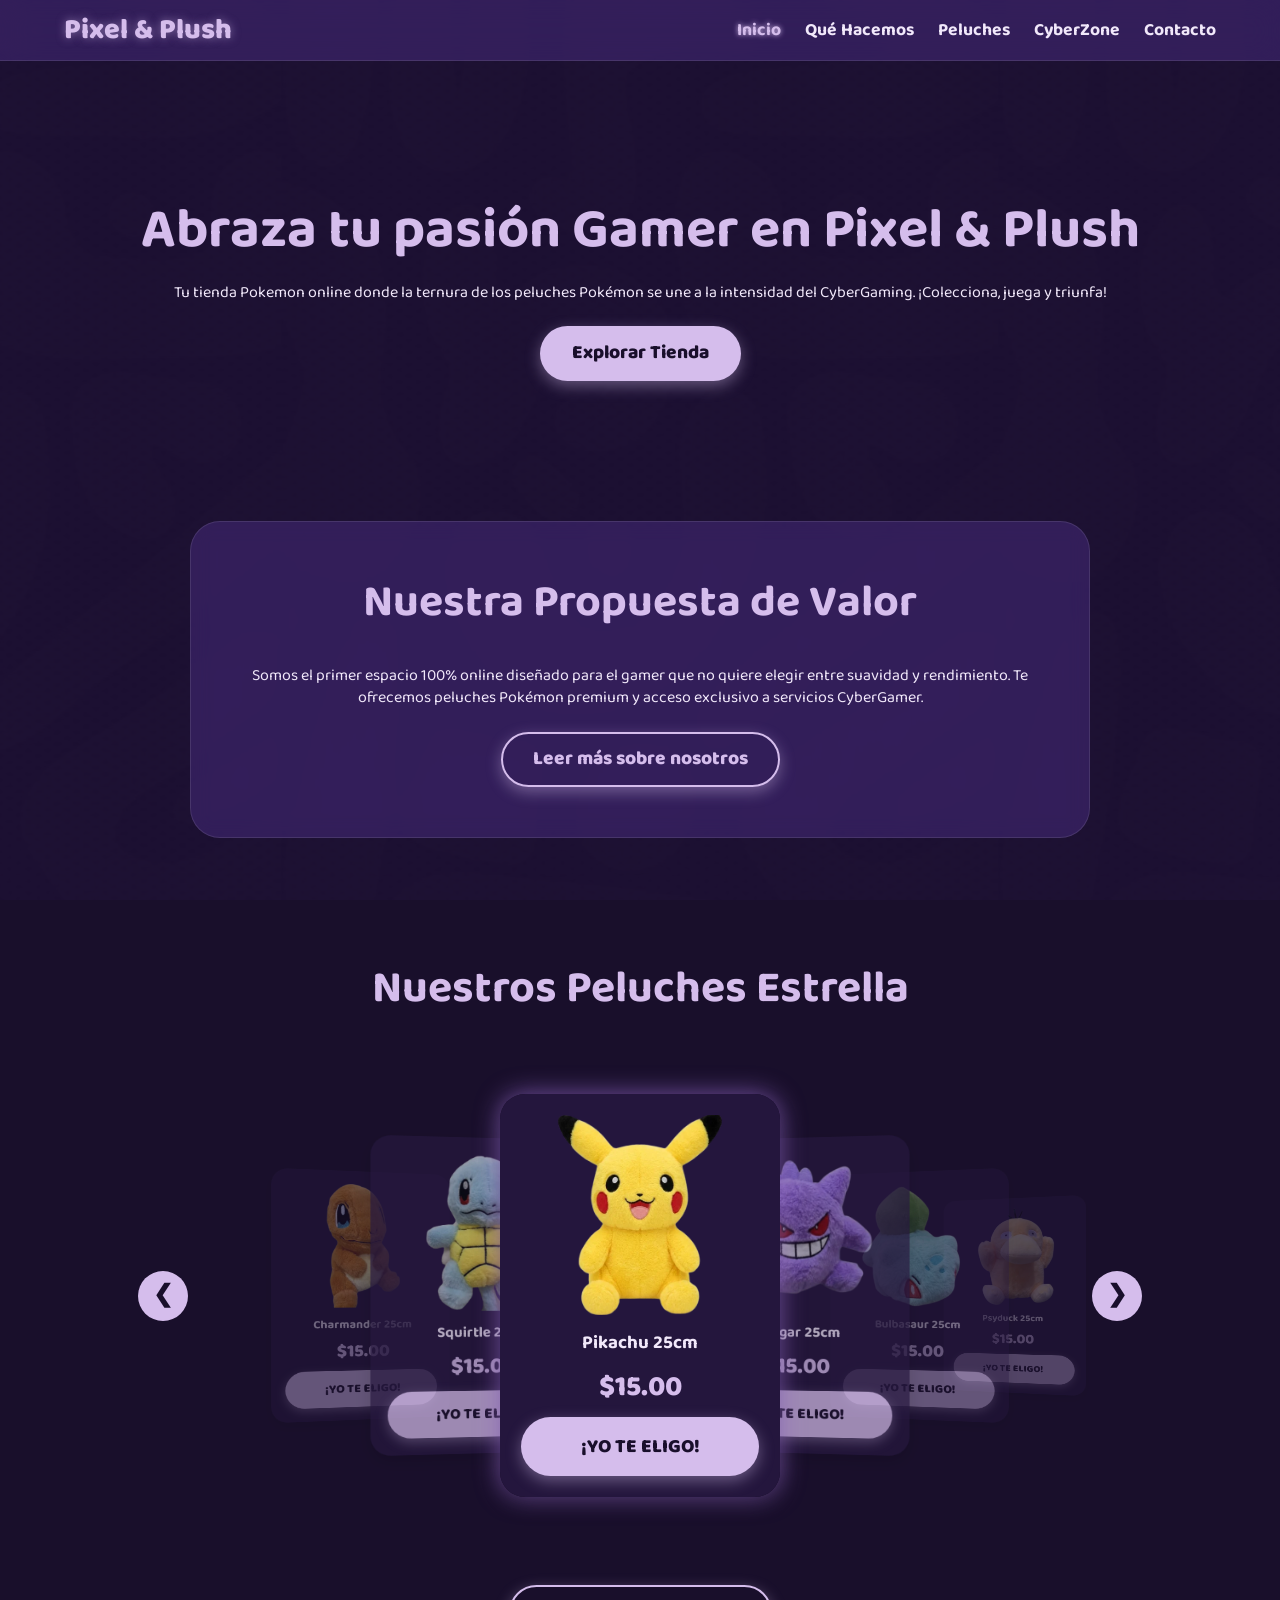
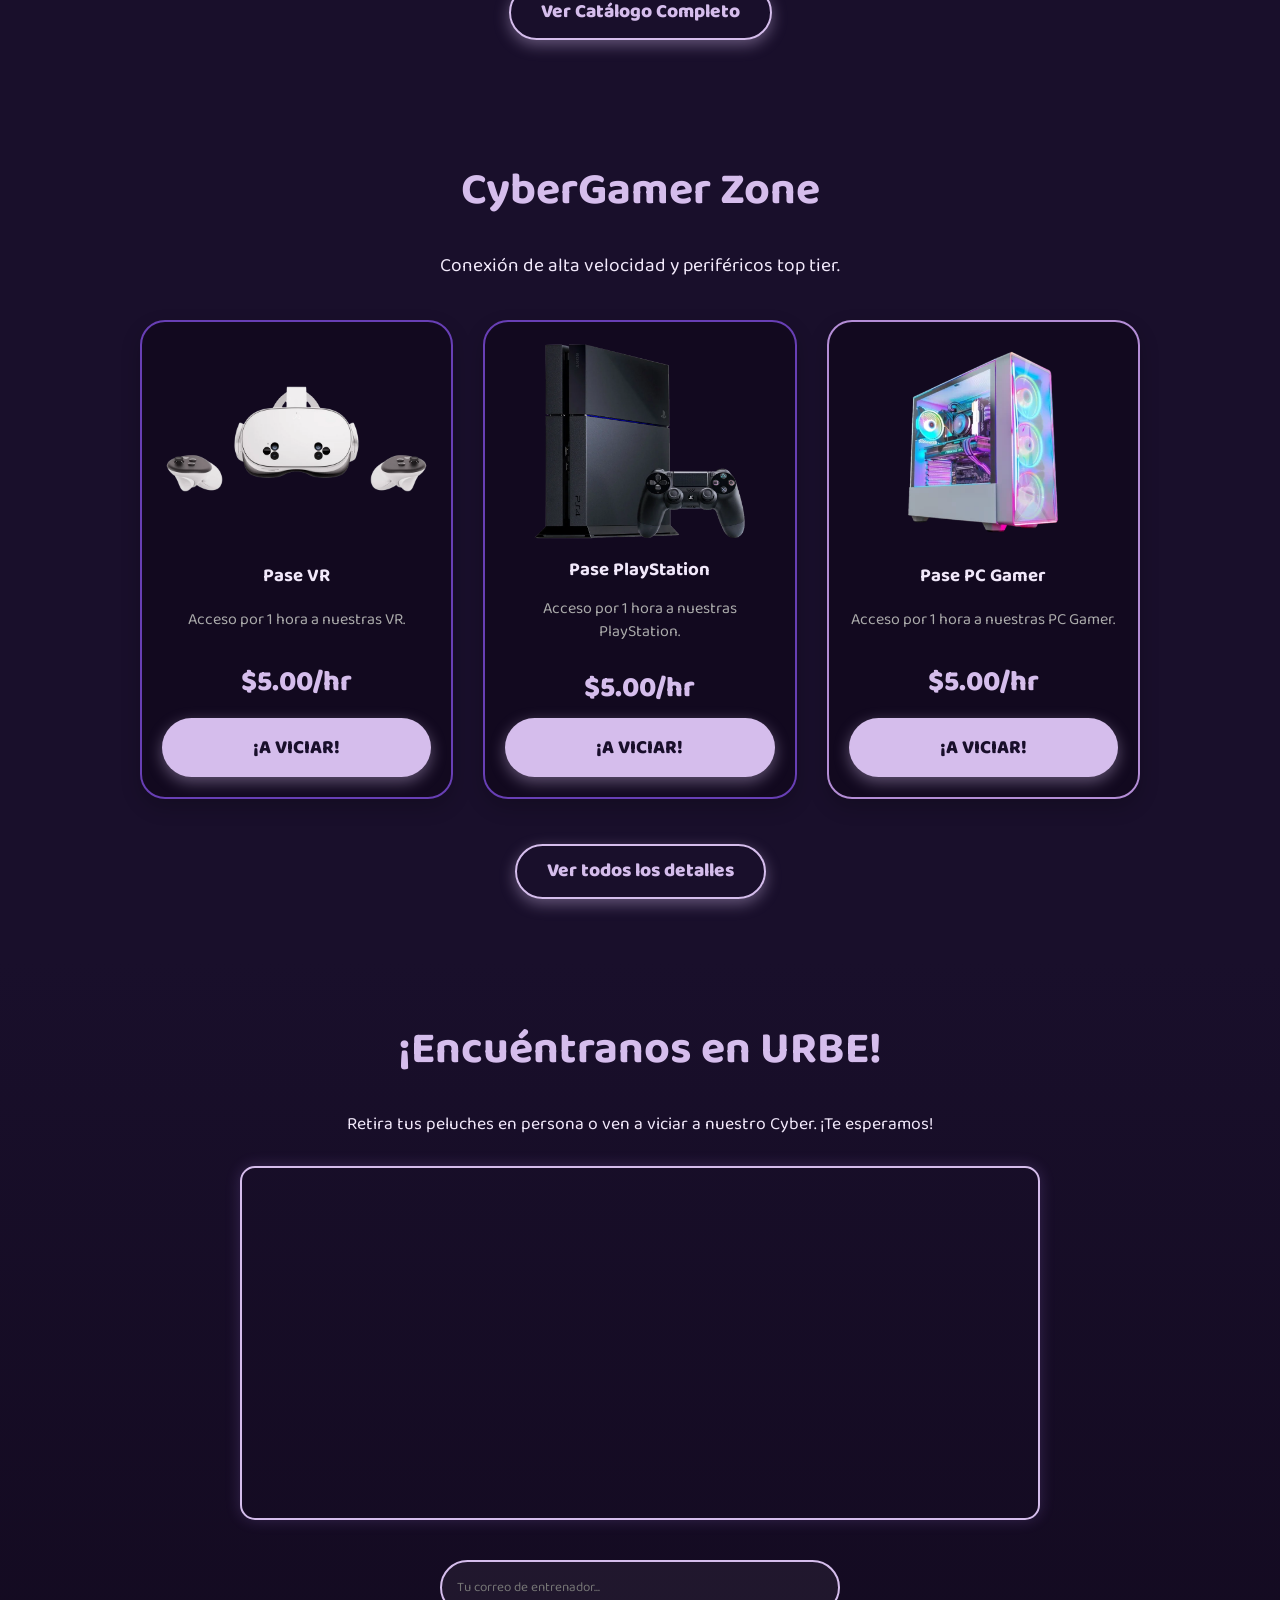
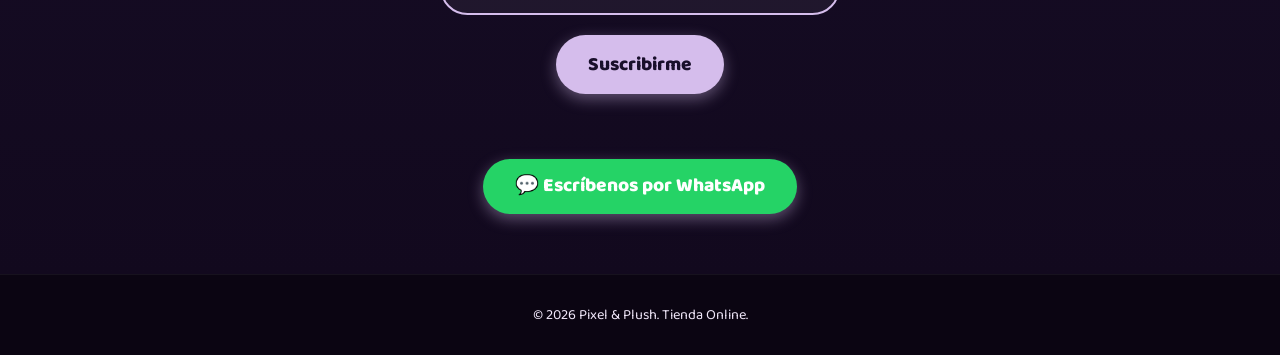
==== commit 65396e49: "nuevo carrusel" ====
--- a/index.html
+++ b/index.html
@@ -3,7 +3,7 @@
 <head>
     <meta charset="UTF-8">
     <meta name="viewport" content="width=device-width, initial-scale=1.0">
-    <title>Pixel & Plush | Tu Tienda Aesthetic de Peluches y CyberGaming</title>
+    <title>Pixel & Plush | Tu Tienda Pokemon de Peluches y CyberGaming</title>
     <link href="https://fonts.googleapis.com/css2?family=Baloo+2:wght@400;700;800&display=swap" rel="stylesheet">
     <link rel="stylesheet" href="styles.css">
     <style>
@@ -30,7 +30,7 @@
     <main>
         <section class="hero">
             <h1>Abraza tu pasión Gamer en Pixel & Plush</h1>
-            <p>Tu tienda aesthetic online donde la ternura de los peluches Pokémon se une a la intensidad del CyberGaming. ¡Colecciona, juega y triunfa!</p>
+            <p>Tu tienda Pokemon online donde la ternura de los peluches Pokémon se une a la intensidad del CyberGaming. ¡Colecciona, juega y triunfa!</p>
             <br>
             <a href="#carrusel-peluches" class="btn">Explorar Tienda</a>
         </section>
@@ -97,16 +97,31 @@
         </section>
 
         <section class="section-container contact-section">
-            <h2 class="section-title">¡Únete a la Familia!</h2>
+            <h2 class="section-title">¡Encuéntranos en URBE!</h2>
+            <p style="margin-bottom: 30px; font-size: 1.1rem; max-width: 600px; margin-left: auto; margin-right: auto;">
+                Retira tus peluches en persona o ven a viciar a nuestro Cyber. ¡Te esperamos!
+            </p>
+            
+            <div style="max-width: 800px; margin: 0 auto 40px auto; border-radius: 15px; overflow: hidden; border: 2px solid var(--soft-lila); box-shadow: 0 0 15px rgba(187, 134, 252, 0.2);">
+                <iframe src="https://www.google.com/maps/embed?pb=!1m18!1m12!1m3!1d6593.5661642322775!2d-71.6312411296884!3d10.691383330860171!2m3!1f0!2f0!3f0!3m2!1i1024!2i768!4f13.1!3m3!1m2!1s0x8e899ecd22a1b721%3A0xd2cfab5751fcd5cc!2sUniversidad%20Privada%20Dr.%20Rafael%20Belloso%20Chac%C3%ADn!5e0!3m2!1ses!2sve!4v1772414973374!5m2!1ses!2sve" 
+                width="100%" 
+                    height="350" 
+                    style="border:0; display: block;" 
+                    allowfullscreen="" 
+                    loading="lazy" 
+                    referrerpolicy="no-referrer-when-downgrade">
+                </iframe>
+            </div>
+
             <div class="newsletter">
                 <form id="subscribeForm">
-                    <input type="email" id="emailInput" placeholder="Tu correo aesthetic..." required>
+                    <input type="email" id="emailInput" placeholder="Tu correo de entrenador..." required>
                     <br>
                     <button type="submit" class="btn">Suscribirme</button>
                 </form>
             </div>
             <br><br>
-            <a href="https://wa.me/584120445559?text=Hola%20Pixel%20%26%20Plush!" target="_blank" class="btn btn-whatsapp">💬 Escríbenos por WhatsApp</a>
+            <a href="https://wa.me/584120445559?text=Hola%20Pixel%20%26%20Plush!%20Quiero%C3%A9%20Este%20Pokemon..." target="_blank" class="btn btn-whatsapp">💬 Escríbenos por WhatsApp</a>
         </section>
     </main>
 
--- a/styles.css
+++ b/styles.css
@@ -103,11 +103,67 @@
 .about-box { background: var(--glass); border-radius: 30px; padding: 50px; backdrop-filter: blur(10px); border: 1px solid rgba(255,255,255,0.1); margin: 0 auto; max-width: 900px; }
 
 /* Carrusel */
-.carousel-wrapper { position: relative; max-width: 1200px; margin: 0 auto; overflow: hidden; padding: 20px 0; }
-.carousel-track { display: flex; transition: transform 0.5s cubic-bezier(0.25, 0.8, 0.25, 1); }
-.carousel-card { min-width: calc(100% / 3); padding: 0 15px; }
-.carousel-btn { position: absolute; top: 50%; transform: translateY(-50%); background-color: var(--soft-lila); color: var(--bg-deep-purple); border: none; width: 50px; height: 50px; border-radius: 50%; font-size: 1.5rem; font-weight: bold; cursor: pointer; z-index: 10; display: flex; justify-content: center; align-items: center; }
-.carousel-btn:hover { background-color: var(--mid-purple); color: var(--text-light); transform: translateY(-50%) scale(1.1); }
+/* --- 1. CONTENEDOR PRINCIPAL --- */
+.carousel-wrapper { 
+    position: relative; 
+    max-width: 1200px; 
+    margin: 0 auto; 
+    overflow: hidden; 
+    padding: 20px 0; 
+}
+
+/* --- 2. PISTA (TRACK) EN 3D --- */
+.carousel-track { 
+    position: relative;
+    width: 100%;
+    height: 450px; /* Altura fija necesaria para las tarjetas absolutas */
+    display: flex;
+    justify-content: center;
+    align-items: center;
+    perspective: 1000px; /* Crea el efecto de profundidad */
+    transform-style: preserve-3d;
+}
+
+/* --- 3. TARJETAS APILADAS EN EL CENTRO --- */
+.carousel-card { 
+    position: absolute; /* Reemplaza el 'min-width: calc(100% / 3)' */
+    width: 280px; /* El ancho real de tu tarjeta */
+    transition: transform 0.5s cubic-bezier(0.25, 0.8, 0.25, 1), opacity 0.5s ease-out;
+    border-radius: 25px; 
+}
+
+/* El brillo de la tarjeta seleccionada */
+.carousel-card.active-card {
+    box-shadow: 0 0 25px rgba(187, 134, 252, 0.8);
+}
+
+/* --- 4. BOTONES DEL CARRUSEL (Tus estilos originales, adaptados al 3D) --- */
+.carousel-btn { 
+    position: absolute; 
+    top: 50%; 
+    transform: translateY(-50%); 
+    background-color: var(--soft-lila); 
+    color: var(--bg-deep-purple); 
+    border: none; 
+    width: 50px; 
+    height: 50px; 
+    border-radius: 50%; 
+    font-size: 1.5rem; 
+    font-weight: bold; 
+    cursor: pointer; 
+    z-index: 200; /* IMPORTANTE: Lo subimos para que los botones siempre estén sobre las cartas */
+    display: flex; 
+    justify-content: center; 
+    align-items: center; 
+    transition: background-color 0.3s, color 0.3s, transform 0.3s;
+}
+
+.carousel-btn:hover { 
+    background-color: var(--mid-purple); 
+    color: var(--text-light); 
+    transform: translateY(-50%) scale(1.1); 
+}
+
 .carousel-btn.prev { left: 10px; }
 .carousel-btn.next { right: 10px; }
 
@@ -147,4 +203,25 @@
     border-radius: 15px; /* Mantenemos los bordes redondeados */
     margin-bottom: 15px; /* Espacio debajo de la imagen */
 }
-
+/* --- ESTILOS ACTUALIZADOS PARA EL RESALTADO REDONDEADO PERFECTO --- */
+.carousel-card {
+    transition: transform 0.3s ease-in-out, opacity 0.3s ease-in-out;
+    opacity: 0.6; /* Las tarjetas a los lados son más opacas */
+    transform: scale(0.85); /* Las tarjetas a los lados son más pequeñas */
+    /* Aseguramos que la transición de la sombra también sea suave */
+    transition-property: transform, opacity, box-shadow;
+}
+
+/* Esta clase se añade dinámicamente con JavaScript a la tarjeta central */
+.carousel-card.active-card {
+    opacity: 1; /* La tarjeta central es totalmente visible */
+    transform: scale(1); /* La tarjeta central tiene su tamaño normal/más grande */
+    z-index: 10; /* Asegura que la tarjeta central quede por encima */
+    
+    /* --- EL RESALTADO REDONDEADO PERFECTO --- */
+    /* El border-radius DEBE coincidir con el de la tarjeta (25px en tu CSS) */
+    border-radius: 25px; 
+    
+    /* El brillo morado ahora sigue la curva de la tarjeta */
+    box-shadow: 0 0 25px rgba(187, 134, 252, 0.6); 
+}
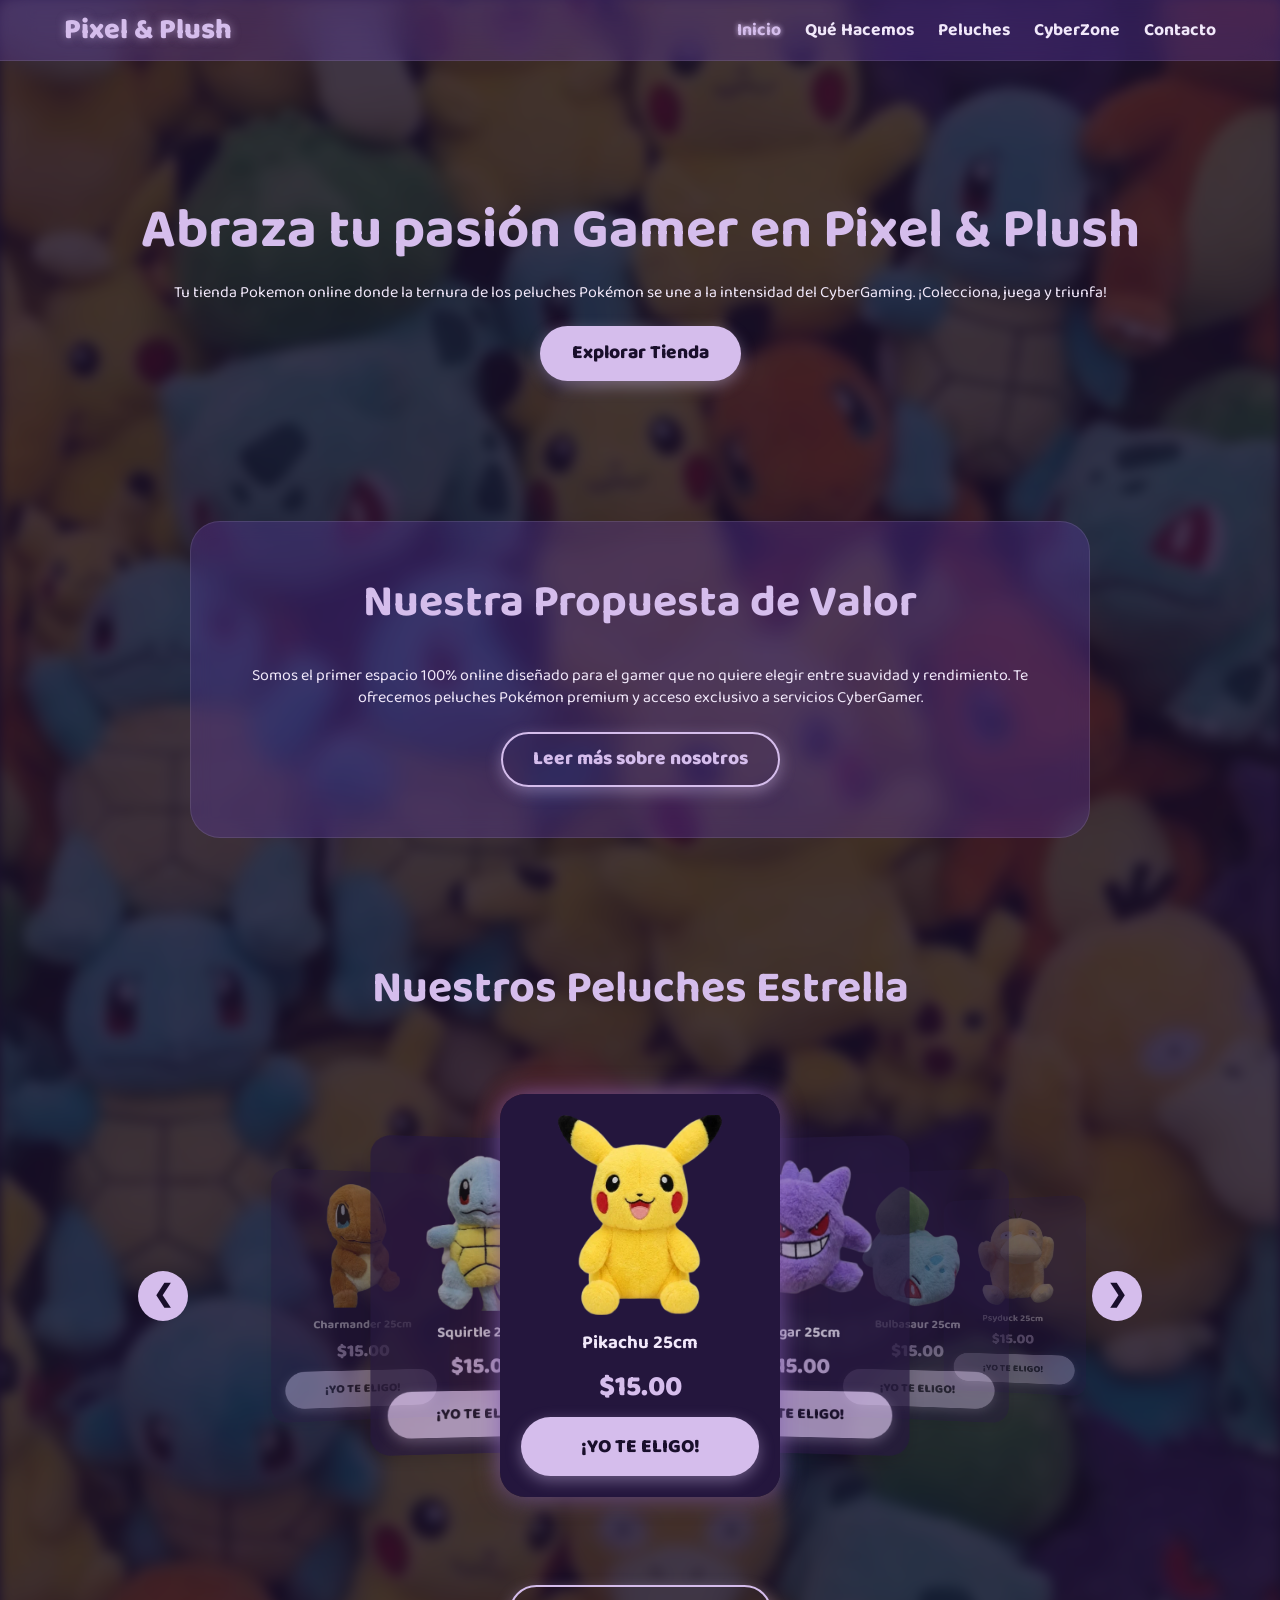
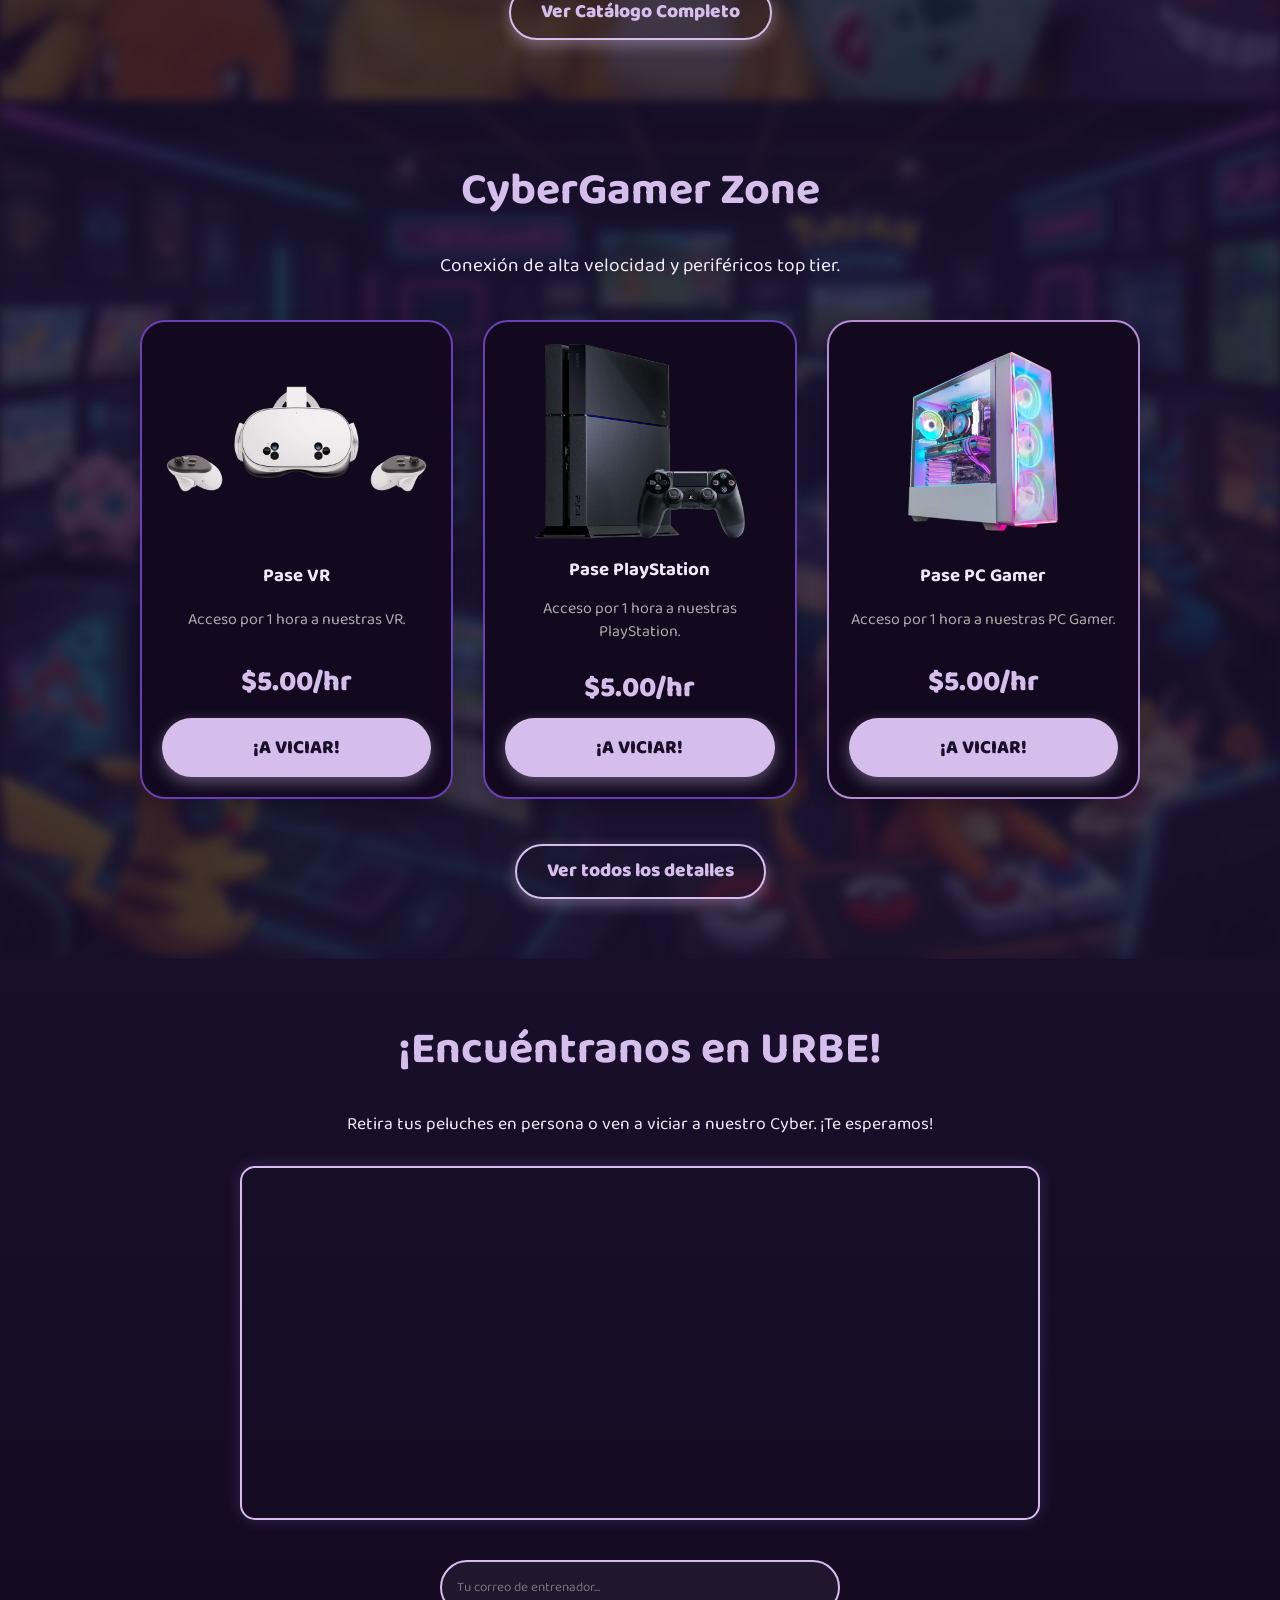
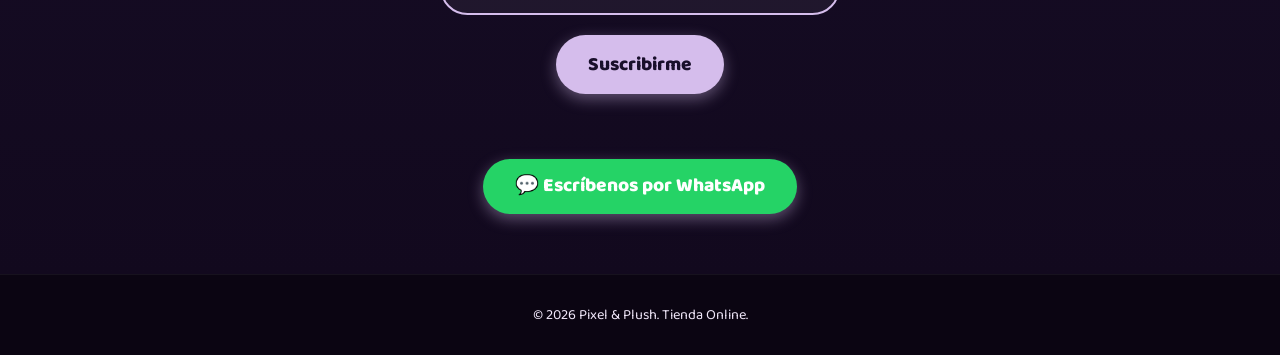
==== commit 83bb2635: "cambiar fondos y acomodar codigo" ====
--- a/index.html
+++ b/index.html
@@ -1,5 +1,6 @@
 <!DOCTYPE html>
 <html lang="es">
+
 <head>
     <meta charset="UTF-8">
     <meta name="viewport" content="width=device-width, initial-scale=1.0">
@@ -7,11 +8,27 @@
     <link href="https://fonts.googleapis.com/css2?family=Baloo+2:wght@400;700;800&display=swap" rel="stylesheet">
     <link rel="stylesheet" href="styles.css">
     <style>
-        .hero { padding: 120px 10% 80px 10%; }
-        .contact-section { background: linear-gradient(180deg, var(--bg-deep-purple) 0%, #12091e 100%); }
-        .newsletter input { width: 100%; max-width: 400px; padding: 15px; border-radius: 50px; border: 2px solid var(--soft-lila); background: rgba(255,255,255,0.05); color: white; margin-bottom: 20px;}
+        .hero {
+            padding: 120px 10% 80px 10%;
+        }
+
+        .contact-section {
+            background: linear-gradient(180deg, var(--bg-deep-purple) 0%, #12091e 100%);
+        }
+
+        .newsletter input {
+            width: 100%;
+            max-width: 400px;
+            padding: 15px;
+            border-radius: 50px;
+            border: 2px solid var(--soft-lila);
+            background: rgba(255, 255, 255, 0.05);
+            color: white;
+            margin-bottom: 20px;
+        }
     </style>
 </head>
+
 <body>
     <header>
         <div class="logo">Pixel & Plush</div>
@@ -28,87 +45,134 @@
     </header>
 
     <main>
-        <section class="hero">
-            <h1>Abraza tu pasión Gamer en Pixel & Plush</h1>
-            <p>Tu tienda Pokemon online donde la ternura de los peluches Pokémon se une a la intensidad del CyberGaming. ¡Colecciona, juega y triunfa!</p>
-            <br>
-            <a href="#carrusel-peluches" class="btn">Explorar Tienda</a>
-        </section>
-
-        <section class="section-container">
-            <div class="about-box">
-                <h2 class="section-title">Nuestra Propuesta de Valor</h2>
-                <p>Somos el primer espacio 100% online diseñado para el gamer que no quiere elegir entre suavidad y rendimiento. Te ofrecemos peluches Pokémon premium y acceso exclusivo a servicios CyberGamer.</p>
+        <div class="pokemon-zone">
+            <section class="hero">
+                <h1>Abraza tu pasión Gamer en Pixel & Plush</h1>
+                <p>Tu tienda Pokemon online donde la ternura de los peluches Pokémon se une a la intensidad del
+                    CyberGaming. ¡Colecciona, juega y triunfa!</p>
                 <br>
-                <a href="nosotros.html" class="btn" style="background-color: transparent; border: 2px solid var(--soft-lila); color: var(--soft-lila);">Leer más sobre nosotros</a>
-            </div>
-        </section>
-
-        <section class="section-container" id="carrusel-peluches">
-            <h2 class="section-title">Nuestros Peluches Estrella</h2>
-            <div class="carousel-wrapper">
-                <button class="carousel-btn prev" id="btn-prev">❮</button>
-                <div class="carousel-track" id="track">
-                    <div class="carousel-card"><div class="card"><img src="assets/pikachu.webp" alt="Pikachu Peluche" class="product-image"><h3>Pikachu 25cm</h3><div class="price">$15.00</div><button class="btn">¡YO TE ELIGO!</button></div></div>
-                    <div class="carousel-card"><div class="card"><img src="assets/gengar.webp" alt="Gengar Peluche" class="product-image"><h3>Gengar 25cm</h3><div class="price">$15.00</div><button class="btn">¡YO TE ELIGO!</button></div></div>
-                    <div class="carousel-card"><div class="card"><img src="assets/bulbasur.webp" alt="Bulbasaur Peluche" class="product-image"><h3>Bulbasaur 25cm</h3><div class="price">$15.00</div><button class="btn">¡YO TE ELIGO!</button></div></div>
-                    <div class="carousel-card"><div class="card"><img src="assets/psyduck.webp" alt="Psyduck Peluche" class="product-image"><h3>Psyduck 25cm</h3><div class="price">$15.00</div><button class="btn">¡YO TE ELIGO!</button></div></div>
-                    <div class="carousel-card"><div class="card"><img src="assets/charmander.webp" alt="Charmander Peluche" class="product-image"><h3>Charmander 25cm</h3><div class="price">$15.00</div><button class="btn">¡YO TE ELIGO!</button></div></div>
-                    <div class="carousel-card"><div class="card"><img src="assets/squirtle.webp" alt="Squirtle Peluche" class="product-image"><h3>Squirtle 25cm</h3><div class="price">$15.00</div><button class="btn">¡YO TE ELIGO!</button></div></div>
+                <a href="#carrusel-peluches" class="btn">Explorar Tienda</a>
+            </section>
+
+            <section class="section-container">
+                <div class="about-box">
+                    <h2 class="section-title">Nuestra Propuesta de Valor</h2>
+                    <p>Somos el primer espacio 100% online diseñado para el gamer que no quiere elegir entre suavidad y
+                        rendimiento. Te ofrecemos peluches Pokémon premium y acceso exclusivo a servicios CyberGamer.
+                    </p>
+                    <br>
+                    <a href="nosotros.html" class="btn"
+                        style="background-color: transparent; border: 2px solid var(--soft-lila); color: var(--soft-lila);">Leer
+                        más sobre nosotros</a>
                 </div>
-                <button class="carousel-btn next" id="btn-next">❯</button>
-            </div>
-            <br><br>
-            <a href="tienda.html" class="btn" style="background-color: transparent; border: 2px solid var(--soft-lila); color: var(--soft-lila);">Ver Catálogo Completo</a>
-        </section>
-
-        <section class="section-container">
-            <h2 class="section-title">CyberGamer Zone</h2>
-            <p style="margin-bottom: 40px; font-size: 1.2rem;">Conexión de alta velocidad y periféricos top tier.</p>
-            <div class="grid-cyber">
-                
-                <div class="card cyber-card">
-                    <img src="assets/vr.webp" alt="VR" class="product-image">
-                    <h3>Pase VR</h3>
-                    <p style="margin: 15px 0; color: #aaa;">Acceso por 1 hora a nuestras VR.</p>
-                    <div class="price">$5.00/hr</div>
-                    <button class="btn">¡A VICIAR!</button>
+            </section>
+
+            <section class="section-container" id="carrusel-peluches">
+                <h2 class="section-title">Nuestros Peluches Estrella</h2>
+                <div class="carousel-wrapper">
+                    <button class="carousel-btn prev" id="btn-prev">❮</button>
+                    <div class="carousel-track" id="track">
+                        <div class="carousel-card">
+                            <div class="card"><img src="assets/pikachu.webp" alt="Pikachu Peluche"
+                                    class="product-image">
+                                <h3>Pikachu 25cm</h3>
+                                <div class="price">$15.00</div><button class="btn">¡YO TE ELIGO!</button>
+                            </div>
+                        </div>
+                        <div class="carousel-card">
+                            <div class="card"><img src="assets/gengar.webp" alt="Gengar Peluche" class="product-image">
+                                <h3>Gengar 25cm</h3>
+                                <div class="price">$15.00</div><button class="btn">¡YO TE ELIGO!</button>
+                            </div>
+                        </div>
+                        <div class="carousel-card">
+                            <div class="card"><img src="assets/bulbasur.webp" alt="Bulbasaur Peluche"
+                                    class="product-image">
+                                <h3>Bulbasaur 25cm</h3>
+                                <div class="price">$15.00</div><button class="btn">¡YO TE ELIGO!</button>
+                            </div>
+                        </div>
+                        <div class="carousel-card">
+                            <div class="card"><img src="assets/psyduck.webp" alt="Psyduck Peluche"
+                                    class="product-image">
+                                <h3>Psyduck 25cm</h3>
+                                <div class="price">$15.00</div><button class="btn">¡YO TE ELIGO!</button>
+                            </div>
+                        </div>
+                        <div class="carousel-card">
+                            <div class="card"><img src="assets/charmander.webp" alt="Charmander Peluche"
+                                    class="product-image">
+                                <h3>Charmander 25cm</h3>
+                                <div class="price">$15.00</div><button class="btn">¡YO TE ELIGO!</button>
+                            </div>
+                        </div>
+                        <div class="carousel-card">
+                            <div class="card"><img src="assets/squirtle.webp" alt="Squirtle Peluche"
+                                    class="product-image">
+                                <h3>Squirtle 25cm</h3>
+                                <div class="price">$15.00</div><button class="btn">¡YO TE ELIGO!</button>
+                            </div>
+                        </div>
+                    </div>
+                    <button class="carousel-btn next" id="btn-next">❯</button>
                 </div>
-
-                <div class="card cyber-card">
-                    <img src="assets/ps4.webp" alt="Pase PlayStation" class="product-image">
-                    <h3>Pase PlayStation</h3>
-                    <p style="margin: 15px 0; color: #aaa;">Acceso por 1 hora a nuestras PlayStation.</p>
-                    <div class="price">$5.00/hr</div>
-                    <button class="btn">¡A VICIAR!</button>
+                <br><br>
+                <a href="tienda.html" class="btn"
+                    style="background-color: transparent; border: 2px solid var(--soft-lila); color: var(--soft-lila);">Ver
+                    Catálogo Completo</a>
+            </section>
+        </div>
+
+        <div class="cyber-zone">
+            <section class="section-container">
+                <h2 class="section-title">CyberGamer Zone</h2>
+                <p style="margin-bottom: 40px; font-size: 1.2rem;">Conexión de alta velocidad y periféricos top tier.
+                </p>
+                <div class="grid-cyber">
+
+                    <div class="card cyber-card">
+                        <img src="assets/vr.webp" alt="VR" class="product-image">
+                        <h3>Pase VR</h3>
+                        <p style="margin: 15px 0; color: #aaa;">Acceso por 1 hora a nuestras VR.</p>
+                        <div class="price">$5.00/hr</div>
+                        <button class="btn">¡A VICIAR!</button>
+                    </div>
+
+                    <div class="card cyber-card">
+                        <img src="assets/ps4.webp" alt="Pase PlayStation" class="product-image">
+                        <h3>Pase PlayStation</h3>
+                        <p style="margin: 15px 0; color: #aaa;">Acceso por 1 hora a nuestras PlayStation.</p>
+                        <div class="price">$5.00/hr</div>
+                        <button class="btn">¡A VICIAR!</button>
+                    </div>
+
+                    <div class="card cyber-card" style="border-color: var(--accent-glow);">
+                        <img src="assets/PC.webp" alt="Pase PC Gamer" class="product-image">
+                        <h3>Pase PC Gamer</h3>
+                        <p style="margin: 15px 0; color: #aaa;">Acceso por 1 hora a nuestras PC Gamer.</p>
+                        <div class="price">$5.00/hr</div>
+                        <button class="btn">¡A VICIAR!</button>
+                    </div>
+
                 </div>
-
-                <div class="card cyber-card" style="border-color: var(--accent-glow);">
-                    <img src="assets/PC.webp" alt="Pase PC Gamer" class="product-image">
-                    <h3>Pase PC Gamer</h3>
-                    <p style="margin: 15px 0; color: #aaa;">Acceso por 1 hora a nuestras PC Gamer.</p>
-                    <div class="price">$5.00/hr</div>
-                    <button class="btn">¡A VICIAR!</button>
-                </div>
-
-            </div>
-            <br><br>
-            <a href="cyber.html" class="btn" style="background-color: transparent; border: 2px solid var(--soft-lila); color: var(--soft-lila);">Ver todos los detalles</a>
-        </section>
+                <br><br>
+                <a href="cyber.html" class="btn"
+                    style="background-color: transparent; border: 2px solid var(--soft-lila); color: var(--soft-lila);">Ver
+                    todos los detalles</a>
+            </section>
+        </div>
 
         <section class="section-container contact-section">
             <h2 class="section-title">¡Encuéntranos en URBE!</h2>
             <p style="margin-bottom: 30px; font-size: 1.1rem; max-width: 600px; margin-left: auto; margin-right: auto;">
                 Retira tus peluches en persona o ven a viciar a nuestro Cyber. ¡Te esperamos!
             </p>
-            
-            <div style="max-width: 800px; margin: 0 auto 40px auto; border-radius: 15px; overflow: hidden; border: 2px solid var(--soft-lila); box-shadow: 0 0 15px rgba(187, 134, 252, 0.2);">
-                <iframe src="https://www.google.com/maps/embed?pb=!1m18!1m12!1m3!1d6593.5661642322775!2d-71.6312411296884!3d10.691383330860171!2m3!1f0!2f0!3f0!3m2!1i1024!2i768!4f13.1!3m3!1m2!1s0x8e899ecd22a1b721%3A0xd2cfab5751fcd5cc!2sUniversidad%20Privada%20Dr.%20Rafael%20Belloso%20Chac%C3%ADn!5e0!3m2!1ses!2sve!4v1772414973374!5m2!1ses!2sve" 
-                width="100%" 
-                    height="350" 
-                    style="border:0; display: block;" 
-                    allowfullscreen="" 
-                    loading="lazy" 
+
+            <div
+                style="max-width: 800px; margin: 0 auto 40px auto; border-radius: 15px; overflow: hidden; border: 2px solid var(--soft-lila); box-shadow: 0 0 15px rgba(187, 134, 252, 0.2);">
+                <iframe
+                    src="https://www.google.com/maps/embed?pb=!1m18!1m12!1m3!1d6593.5661642322775!2d-71.6312411296884!3d10.691383330860171!2m3!1f0!2f0!3f0!3m2!1i1024!2i768!4f13.1!3m3!1m2!1s0x8e899ecd22a1b721%3A0xd2cfab5751fcd5cc!2sUniversidad%20Privada%20Dr.%20Rafael%20Belloso%20Chac%C3%ADn!5e0!3m2!1ses!2sve!4v1772414973374!5m2!1ses!2sve"
+                    width="100%" height="350" style="border:0; display: block;" allowfullscreen="" loading="lazy"
                     referrerpolicy="no-referrer-when-downgrade">
                 </iframe>
             </div>
@@ -121,12 +185,16 @@
                 </form>
             </div>
             <br><br>
-            <a href="https://wa.me/584120445559?text=Hola%20Pixel%20%26%20Plush!%20Quiero%C3%A9%20Este%20Pokemon..." target="_blank" class="btn btn-whatsapp">💬 Escríbenos por WhatsApp</a>
+            <a href="https://wa.me/584120445559?text=Hola%20Pixel%20%26%20Plush!%20Quiero%20Este%20Pokemon..."
+                target="_blank" class="btn btn-whatsapp">💬 Escríbenos por WhatsApp</a>
         </section>
     </main>
 
-    <footer><p>&copy; 2026 Pixel & Plush. Tienda Online.</p></footer>
-    
+    <footer>
+        <p>&copy; 2026 Pixel & Plush. Tienda Online.</p>
+    </footer>
+
     <script src="script.js"></script>
 </body>
+
 </html>
--- a/styles.css
+++ b/styles.css
@@ -9,7 +9,13 @@
 }
 
 /* --- ESTILOS GENERALES --- */
-* { margin: 0; padding: 0; box-sizing: border-box; font-family: 'Baloo 2', display; }
+* {
+    margin: 0;
+    padding: 0;
+    box-sizing: border-box;
+    font-family: 'Baloo 2', display;
+}
+
 /* --- ESTILOS ACTUALIZADOS PARA EL CUERPO DE LA PÁGINA --- */
 body {
     /* Mantenemos el color de fondo oscuro base */
@@ -20,116 +26,280 @@
     display: flex;
     flex-direction: column;
     min-height: 100vh;
-    font-family: 'Baloo 2', cursive; /* Asegura que la fuente cargue correctamente */
-
-    /* --- IMPLEMENTACIÓN DEL FONDO CON BAJA OPACIDAD --- */
-    /* Usamos un pseudo-elemento para controlar la opacidad de la imagen por separado del texto */
-    position: relative; /* Necesario para posicionar el pseudo-elemento */
-}
-
-/* Creamos una capa de fondo con el patrón */
-body::before {
-    content: ""; /* Obligatorio para que el pseudo-elemento exista */
-    position: fixed; /* Mantiene el fondo fijo mientras haces scroll */
+    font-family: 'Baloo 2', cursive;
+    /* Asegura que la fuente cargue correctamente */
+
+}
+
+/* --- ZONAS CON FONDO DIFUMINADO --- */
+.pokemon-zone {
+    position: relative;
+    padding-top: 80px;
+    /* Compensa el header fijo */
+}
+
+.cyber-zone {
+    position: relative;
+    overflow: hidden;
+    /* Evita que el blur se desborde */
+}
+
+/* Fondo difuminado de la zona Pokemon (hero hasta carrusel) */
+.pokemon-zone::before {
+    content: "";
+    position: absolute;
     top: 0;
     left: 0;
     width: 100%;
     height: 100%;
-    z-index: -1; /* Coloca esta capa detrás de todo el contenido */
-
-    /* Ruta a tu imagen de patrón */
-    background-image: url('assets/back.webp'); /* Reemplaza con tu ruta real */
-    background-repeat: repeat; /* El patrón se repite para cubrir todo */
+    z-index: -1;
+    background-image: url('assets/background.webp');
+    background-repeat: no-repeat;
     background-position: center;
-    background-size: auto; /* Mantenemos el tamaño original del patrón */
-
-    /* --- EL CAMBIO CLAVE: BAJA OPACIDAD --- */
-    opacity: 0.05; /* Un 5% de opacidad para una textura súper sutil */
-
-    /* Alternativa con difuminado (opcional, si prefieres un look más suave)
-    filter: blur(2px); /* Descomenta esta línea para difuminar el patrón */
-}
-main { flex: 1; padding-top: 80px; } /* Compensa el header fijo */
-a { text-decoration: none; color: inherit; transition: 0.3s; }
-ul { list-style: none; }
+    background-size: cover;
+    filter: blur(6px);
+    opacity: 0.18;
+}
+
+/* Fondo difuminado de la zona Cyber */
+.cyber-zone::before {
+    content: "";
+    position: absolute;
+    top: 0;
+    left: 0;
+    width: 100%;
+    height: 100%;
+    z-index: -1;
+    background-image: url('assets/cyberback.webp');
+    background-repeat: no-repeat;
+    background-position: center;
+    background-size: cover;
+    filter: blur(6px);
+    opacity: 0.18;
+}
+
+main {
+    flex: 1;
+}
+
+a {
+    text-decoration: none;
+    color: inherit;
+    transition: 0.3s;
+}
+
+ul {
+    list-style: none;
+}
 
 /* --- NAVEGACIÓN --- */
 header {
-    background: var(--glass); backdrop-filter: blur(15px); padding: 10px 5%;
-    position: fixed; width: 100%; top: 0; z-index: 1000;
-    display: flex; justify-content: space-between; align-items: center;
-    border-bottom: 1px solid rgba(255,255,255,0.1);
-}
-.logo { font-size: 1.8rem; font-weight: 800; color: var(--soft-lila); text-shadow: 0 0 10px rgba(213, 189, 236, 0.5); }
-nav ul { display: flex; gap: 1.5rem; }
-nav a { font-weight: 700; font-size: 1.1rem; }
-nav a:hover, nav a.active { color: var(--soft-lila); text-shadow: 0 0 5px var(--soft-lila); }
-
-.menu-toggle { display: none; flex-direction: column; cursor: pointer; gap: 4px; }
-.menu-toggle span { width: 25px; height: 3px; background-color: var(--text-light); transition: 0.3s; }
+    background: var(--glass);
+    backdrop-filter: blur(15px);
+    padding: 10px 5%;
+    position: fixed;
+    width: 100%;
+    top: 0;
+    z-index: 1000;
+    display: flex;
+    justify-content: space-between;
+    align-items: center;
+    border-bottom: 1px solid rgba(255, 255, 255, 0.1);
+}
+
+.logo {
+    font-size: 1.8rem;
+    font-weight: 800;
+    color: var(--soft-lila);
+    text-shadow: 0 0 10px rgba(213, 189, 236, 0.5);
+}
+
+nav ul {
+    display: flex;
+    gap: 1.5rem;
+}
+
+nav a {
+    font-weight: 700;
+    font-size: 1.1rem;
+}
+
+nav a:hover,
+nav a.active {
+    color: var(--soft-lila);
+    text-shadow: 0 0 5px var(--soft-lila);
+}
+
+.menu-toggle {
+    display: none;
+    flex-direction: column;
+    cursor: pointer;
+    gap: 4px;
+}
+
+.menu-toggle span {
+    width: 25px;
+    height: 3px;
+    background-color: var(--text-light);
+    transition: 0.3s;
+}
 
 /* --- BOTONES --- */
 .btn {
-    display: inline-block; background-color: var(--soft-lila); color: var(--bg-deep-purple);
-    padding: 12px 30px; border-radius: 50px; font-weight: 800; font-size: 1.2rem;
-    box-shadow: 0 5px 15px rgba(213, 189, 236, 0.4); border: 2px solid transparent; cursor: pointer; transition: all 0.3s;
-}
-.btn:hover { background-color: var(--mid-purple); color: var(--text-light); box-shadow: 0 8px 25px rgba(104, 63, 181, 0.6); border-color: var(--soft-lila); transform: scale(1.05); }
-.btn-whatsapp { background-color: #25D366; color: white; margin-top: 20px;}
-.btn-whatsapp:hover { background-color: #128C7E; color: white; border-color: white;}
+    display: inline-block;
+    background-color: var(--soft-lila);
+    color: var(--bg-deep-purple);
+    padding: 12px 30px;
+    border-radius: 50px;
+    font-weight: 800;
+    font-size: 1.2rem;
+    box-shadow: 0 5px 15px rgba(213, 189, 236, 0.4);
+    border: 2px solid transparent;
+    cursor: pointer;
+    transition: all 0.3s;
+}
+
+.btn:hover {
+    background-color: var(--mid-purple);
+    color: var(--text-light);
+    box-shadow: 0 8px 25px rgba(104, 63, 181, 0.6);
+    border-color: var(--soft-lila);
+    transform: scale(1.05);
+}
+
+.btn-whatsapp {
+    background-color: #25D366;
+    color: white;
+    margin-top: 20px;
+}
+
+.btn-whatsapp:hover {
+    background-color: #128C7E;
+    color: white;
+    border-color: white;
+}
 
 /* --- FOOTER --- */
-footer { background-color: #0b0512; text-align: center; padding: 30px; font-size: 0.9rem; border-top: 1px solid rgba(255,255,255,0.05); }
+footer {
+    background-color: #0b0512;
+    text-align: center;
+    padding: 30px;
+    font-size: 0.9rem;
+    border-top: 1px solid rgba(255, 255, 255, 0.05);
+}
 
 /* --- CLASES COMPARTIDAS (Tarjetas, Secciones) --- */
-.section-container { padding: 60px 10%; text-align: center; }
-.section-title { font-size: 2.8rem; color: var(--soft-lila); margin-bottom: 30px; }
+.section-container {
+    padding: 60px 10%;
+    text-align: center;
+}
+
+.section-title {
+    font-size: 2.8rem;
+    color: var(--soft-lila);
+    margin-bottom: 30px;
+}
+
 .card {
-    background-color: #24163d; padding: 20px; border-radius: 25px; text-align: center;
-    box-shadow: 0 8px 20px rgba(0,0,0,0.2); border: 1px solid transparent; transition: all 0.3s ease-in-out;
-    height: 100%; display: flex; flex-direction: column; justify-content: space-between;
-}
-.card:hover { transform: translateY(-10px); border-color: rgba(213, 189, 236, 0.3); box-shadow: 0 12px 30px rgba(104, 63, 181, 0.4); }
+    background-color: #24163d;
+    padding: 20px;
+    border-radius: 25px;
+    text-align: center;
+    box-shadow: 0 8px 20px rgba(0, 0, 0, 0.2);
+    border: 1px solid transparent;
+    transition: all 0.3s ease-in-out;
+    height: 100%;
+    display: flex;
+    flex-direction: column;
+    justify-content: space-between;
+}
+
+.card:hover {
+    transform: translateY(-10px);
+    border-color: rgba(213, 189, 236, 0.3);
+    box-shadow: 0 12px 30px rgba(104, 63, 181, 0.4);
+}
+
 .product-image-placeholder {
-    width: 100%; height: 200px; background-color: #31204a; border-radius: 15px; margin-bottom: 15px;
-    display: flex; justify-content: center; align-items: center; color: var(--accent-glow);
-    font-size: 0.9rem; font-weight: bold; border: 2px dashed rgba(213, 189, 236, 0.2); text-align: center; padding: 10px;
-}
-.price { font-size: 1.8rem; font-weight: 800; color: var(--soft-lila); margin: 10px 0; }
+    width: 100%;
+    height: 200px;
+    background-color: #31204a;
+    border-radius: 15px;
+    margin-bottom: 15px;
+    display: flex;
+    justify-content: center;
+    align-items: center;
+    color: var(--accent-glow);
+    font-size: 0.9rem;
+    font-weight: bold;
+    border: 2px dashed rgba(213, 189, 236, 0.2);
+    text-align: center;
+    padding: 10px;
+}
+
+.price {
+    font-size: 1.8rem;
+    font-weight: 800;
+    color: var(--soft-lila);
+    margin: 10px 0;
+}
 
 /* --- COMPONENTES ESPECÍFICOS --- */
-.hero { padding: 100px 10%; text-align: center; position: relative; }
-.hero h1 { font-size: 3.5rem; line-height: 1.1; color: var(--soft-lila); margin-bottom: 20px; }
-.about-box { background: var(--glass); border-radius: 30px; padding: 50px; backdrop-filter: blur(10px); border: 1px solid rgba(255,255,255,0.1); margin: 0 auto; max-width: 900px; }
+.hero {
+    padding: 100px 10%;
+    text-align: center;
+    position: relative;
+}
+
+.hero h1 {
+    font-size: 3.5rem;
+    line-height: 1.1;
+    color: var(--soft-lila);
+    margin-bottom: 20px;
+}
+
+.about-box {
+    background: var(--glass);
+    border-radius: 30px;
+    padding: 50px;
+    backdrop-filter: blur(10px);
+    border: 1px solid rgba(255, 255, 255, 0.1);
+    margin: 0 auto;
+    max-width: 900px;
+}
 
 /* Carrusel */
 /* --- 1. CONTENEDOR PRINCIPAL --- */
-.carousel-wrapper { 
-    position: relative; 
-    max-width: 1200px; 
-    margin: 0 auto; 
-    overflow: hidden; 
-    padding: 20px 0; 
+.carousel-wrapper {
+    position: relative;
+    max-width: 1200px;
+    margin: 0 auto;
+    overflow: hidden;
+    padding: 20px 0;
 }
 
 /* --- 2. PISTA (TRACK) EN 3D --- */
-.carousel-track { 
+.carousel-track {
     position: relative;
     width: 100%;
-    height: 450px; /* Altura fija necesaria para las tarjetas absolutas */
+    height: 450px;
+    /* Altura fija necesaria para las tarjetas absolutas */
     display: flex;
     justify-content: center;
     align-items: center;
-    perspective: 1000px; /* Crea el efecto de profundidad */
+    perspective: 1000px;
+    /* Crea el efecto de profundidad */
     transform-style: preserve-3d;
 }
 
 /* --- 3. TARJETAS APILADAS EN EL CENTRO --- */
-.carousel-card { 
-    position: absolute; /* Reemplaza el 'min-width: calc(100% / 3)' */
-    width: 280px; /* El ancho real de tu tarjeta */
+.carousel-card {
+    position: absolute;
+    /* Reemplaza el 'min-width: calc(100% / 3)' */
+    width: 280px;
+    /* El ancho real de tu tarjeta */
     transition: transform 0.5s cubic-bezier(0.25, 0.8, 0.25, 1), opacity 0.5s ease-out;
-    border-radius: 25px; 
+    border-radius: 25px;
 }
 
 /* El brillo de la tarjeta seleccionada */
@@ -138,49 +308,96 @@
 }
 
 /* --- 4. BOTONES DEL CARRUSEL (Tus estilos originales, adaptados al 3D) --- */
-.carousel-btn { 
-    position: absolute; 
-    top: 50%; 
-    transform: translateY(-50%); 
-    background-color: var(--soft-lila); 
-    color: var(--bg-deep-purple); 
-    border: none; 
-    width: 50px; 
-    height: 50px; 
-    border-radius: 50%; 
-    font-size: 1.5rem; 
-    font-weight: bold; 
-    cursor: pointer; 
-    z-index: 200; /* IMPORTANTE: Lo subimos para que los botones siempre estén sobre las cartas */
-    display: flex; 
-    justify-content: center; 
-    align-items: center; 
+.carousel-btn {
+    position: absolute;
+    top: 50%;
+    transform: translateY(-50%);
+    background-color: var(--soft-lila);
+    color: var(--bg-deep-purple);
+    border: none;
+    width: 50px;
+    height: 50px;
+    border-radius: 50%;
+    font-size: 1.5rem;
+    font-weight: bold;
+    cursor: pointer;
+    z-index: 200;
+    /* IMPORTANTE: Lo subimos para que los botones siempre estén sobre las cartas */
+    display: flex;
+    justify-content: center;
+    align-items: center;
     transition: background-color 0.3s, color 0.3s, transform 0.3s;
 }
 
-.carousel-btn:hover { 
-    background-color: var(--mid-purple); 
-    color: var(--text-light); 
-    transform: translateY(-50%) scale(1.1); 
-}
-
-.carousel-btn.prev { left: 10px; }
-.carousel-btn.next { right: 10px; }
+.carousel-btn:hover {
+    background-color: var(--mid-purple);
+    color: var(--text-light);
+    transform: translateY(-50%) scale(1.1);
+}
+
+.carousel-btn.prev {
+    left: 10px;
+}
+
+.carousel-btn.next {
+    right: 10px;
+}
 
 /* Grids */
-.grid-cyber { display: grid; grid-template-columns: repeat(auto-fit, minmax(280px, 1fr)); gap: 30px; max-width: 1000px; margin: 0 auto;}
-.cyber-card { border: 2px solid var(--mid-purple); background-color: #12091f; }
-.cyber-card:hover { border-color: var(--soft-lila); }
+.grid-cyber {
+    display: grid;
+    grid-template-columns: repeat(auto-fit, minmax(280px, 1fr));
+    gap: 30px;
+    max-width: 1000px;
+    margin: 0 auto;
+}
+
+.cyber-card {
+    border: 2px solid var(--mid-purple);
+    background-color: #12091f;
+}
+
+.cyber-card:hover {
+    border-color: var(--soft-lila);
+}
 
 /* --- RESPONSIVE --- */
-@media (max-width: 900px) { .carousel-card { min-width: calc(100% / 2); } }
+@media (max-width: 900px) {
+    .carousel-card {
+        min-width: calc(100% / 2);
+    }
+}
+
 @media (max-width: 600px) {
-    .menu-toggle { display: flex; }
-    nav ul { display: none; flex-direction: column; position: absolute; top: 100%; left: 0; width: 100%; background-color: var(--bg-deep-purple); padding: 20px; border-bottom: 1px solid rgba(255,255,255,0.1); }
-    nav ul.active { display: flex; }
-    .hero h1 { font-size: 2.2rem; }
-    .carousel-card { min-width: 100%; }
-}
+    .menu-toggle {
+        display: flex;
+    }
+
+    nav ul {
+        display: none;
+        flex-direction: column;
+        position: absolute;
+        top: 100%;
+        left: 0;
+        width: 100%;
+        background-color: var(--bg-deep-purple);
+        padding: 20px;
+        border-bottom: 1px solid rgba(255, 255, 255, 0.1);
+    }
+
+    nav ul.active {
+        display: flex;
+    }
+
+    .hero h1 {
+        font-size: 2.2rem;
+    }
+
+    .carousel-card {
+        min-width: 100%;
+    }
+}
+
 /* --- CUADRÍCULA PARA CATÁLOGOS --- */
 .product-grid {
     display: grid;
@@ -190,38 +407,51 @@
     margin: 0 auto;
     padding: 20px 0;
 }
+
 /* --- ESTILOS PARA IMÁGENES DE PRODUCTOS Y PLANES --- */
 /* --- ESTILOS CORREGIDOS PARA IMÁGENES DE PRODUCTOS --- */
 .product-image {
-    width: 100%; /* Sigue ocupando todo el ancho disponible */
-    height: 200px; /* Mantenemos la altura para que todas las tarjetas sean iguales */
-    
+    width: 100%;
+    /* Sigue ocupando todo el ancho disponible */
+    height: 200px;
+    /* Mantenemos la altura para que todas las tarjetas sean iguales */
+
     /* ¡ESTE ES EL CAMBIO CLAVE! */
-    object-fit: contain; /* <- Escala la imagen para que quepa ENTERA dentro del contenedor */
-    
-    background-color: transparent; /* Asegura que el fondo del contenedor no interfiera */
-    border-radius: 15px; /* Mantenemos los bordes redondeados */
-    margin-bottom: 15px; /* Espacio debajo de la imagen */
-}
+    object-fit: contain;
+    /* <- Escala la imagen para que quepa ENTERA dentro del contenedor */
+
+    background-color: transparent;
+    /* Asegura que el fondo del contenedor no interfiera */
+    border-radius: 15px;
+    /* Mantenemos los bordes redondeados */
+    margin-bottom: 15px;
+    /* Espacio debajo de la imagen */
+}
+
 /* --- ESTILOS ACTUALIZADOS PARA EL RESALTADO REDONDEADO PERFECTO --- */
 .carousel-card {
     transition: transform 0.3s ease-in-out, opacity 0.3s ease-in-out;
-    opacity: 0.6; /* Las tarjetas a los lados son más opacas */
-    transform: scale(0.85); /* Las tarjetas a los lados son más pequeñas */
+    opacity: 0.6;
+    /* Las tarjetas a los lados son más opacas */
+    transform: scale(0.85);
+    /* Las tarjetas a los lados son más pequeñas */
     /* Aseguramos que la transición de la sombra también sea suave */
     transition-property: transform, opacity, box-shadow;
 }
 
 /* Esta clase se añade dinámicamente con JavaScript a la tarjeta central */
 .carousel-card.active-card {
-    opacity: 1; /* La tarjeta central es totalmente visible */
-    transform: scale(1); /* La tarjeta central tiene su tamaño normal/más grande */
-    z-index: 10; /* Asegura que la tarjeta central quede por encima */
-    
+    opacity: 1;
+    /* La tarjeta central es totalmente visible */
+    transform: scale(1);
+    /* La tarjeta central tiene su tamaño normal/más grande */
+    z-index: 10;
+    /* Asegura que la tarjeta central quede por encima */
+
     /* --- EL RESALTADO REDONDEADO PERFECTO --- */
     /* El border-radius DEBE coincidir con el de la tarjeta (25px en tu CSS) */
-    border-radius: 25px; 
-    
+    border-radius: 25px;
+
     /* El brillo morado ahora sigue la curva de la tarjeta */
-    box-shadow: 0 0 25px rgba(187, 134, 252, 0.6); 
+    box-shadow: 0 0 25px rgba(187, 134, 252, 0.6);
 }
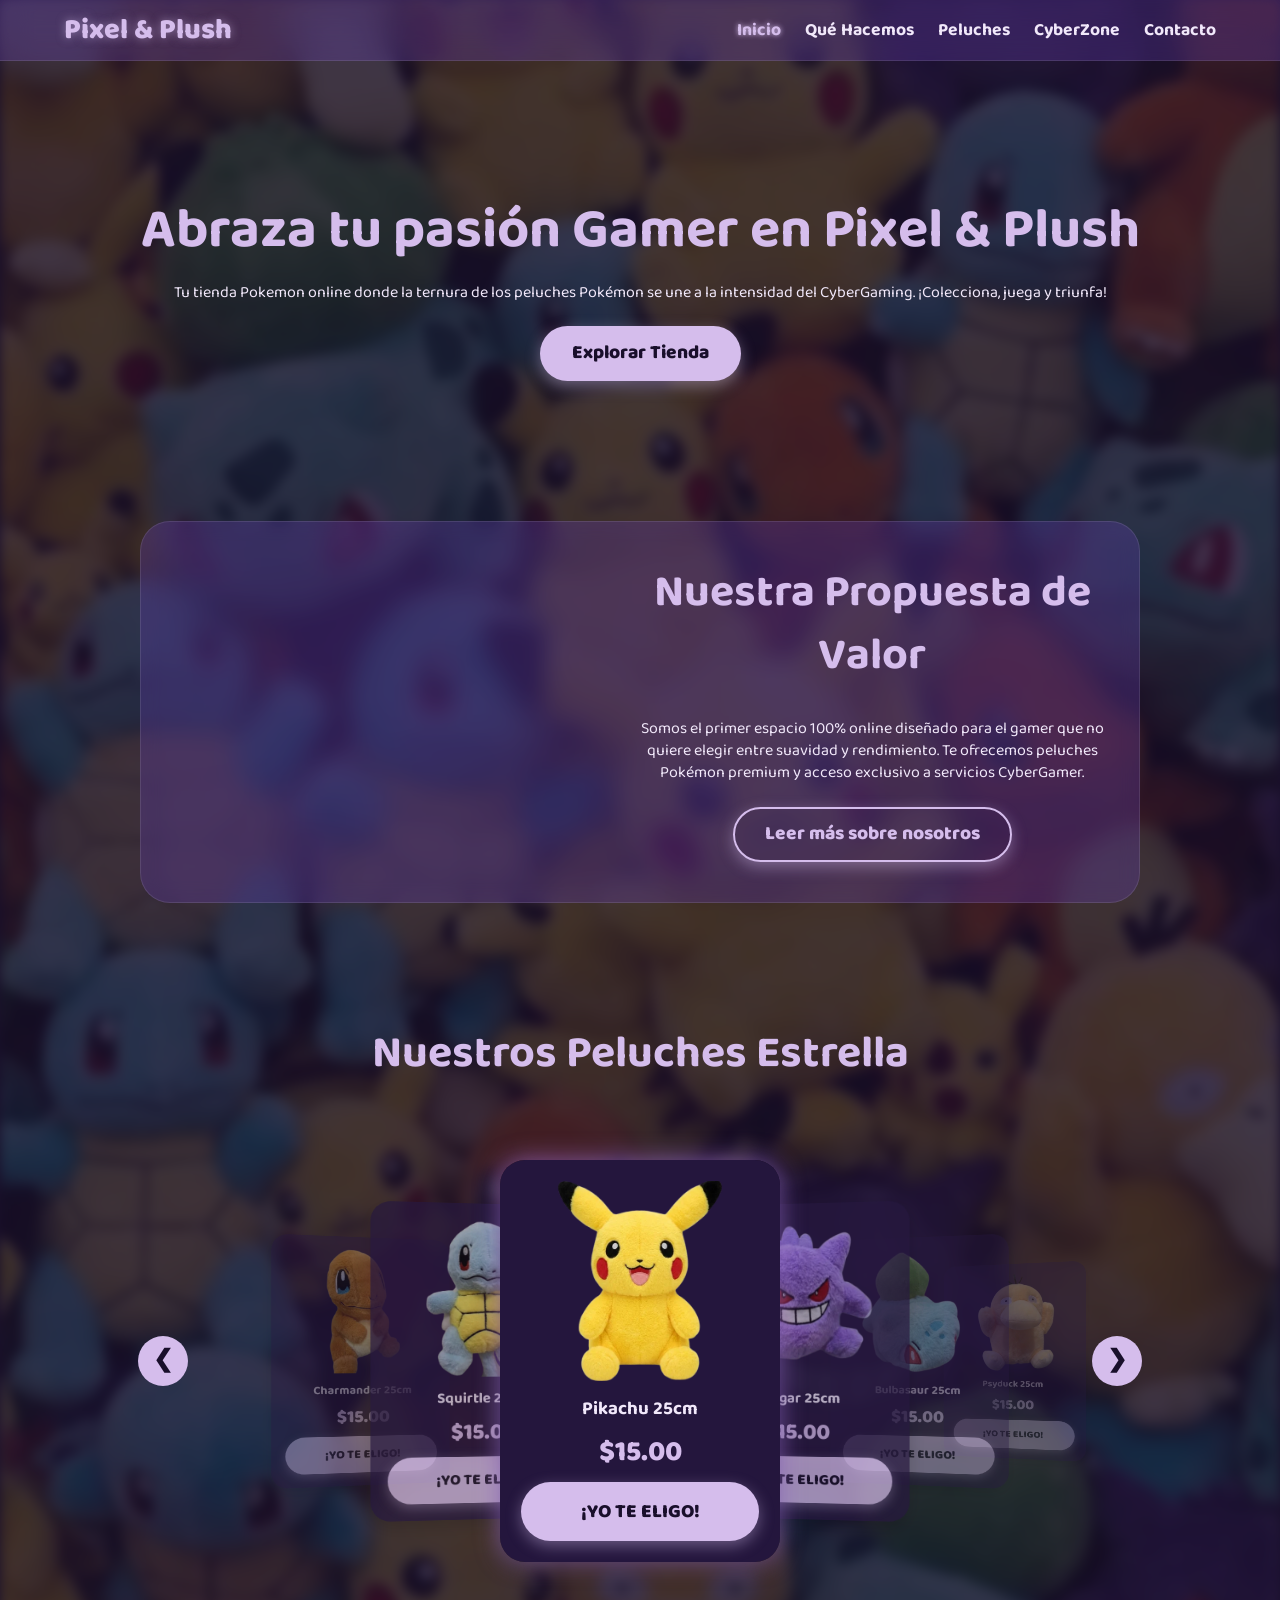
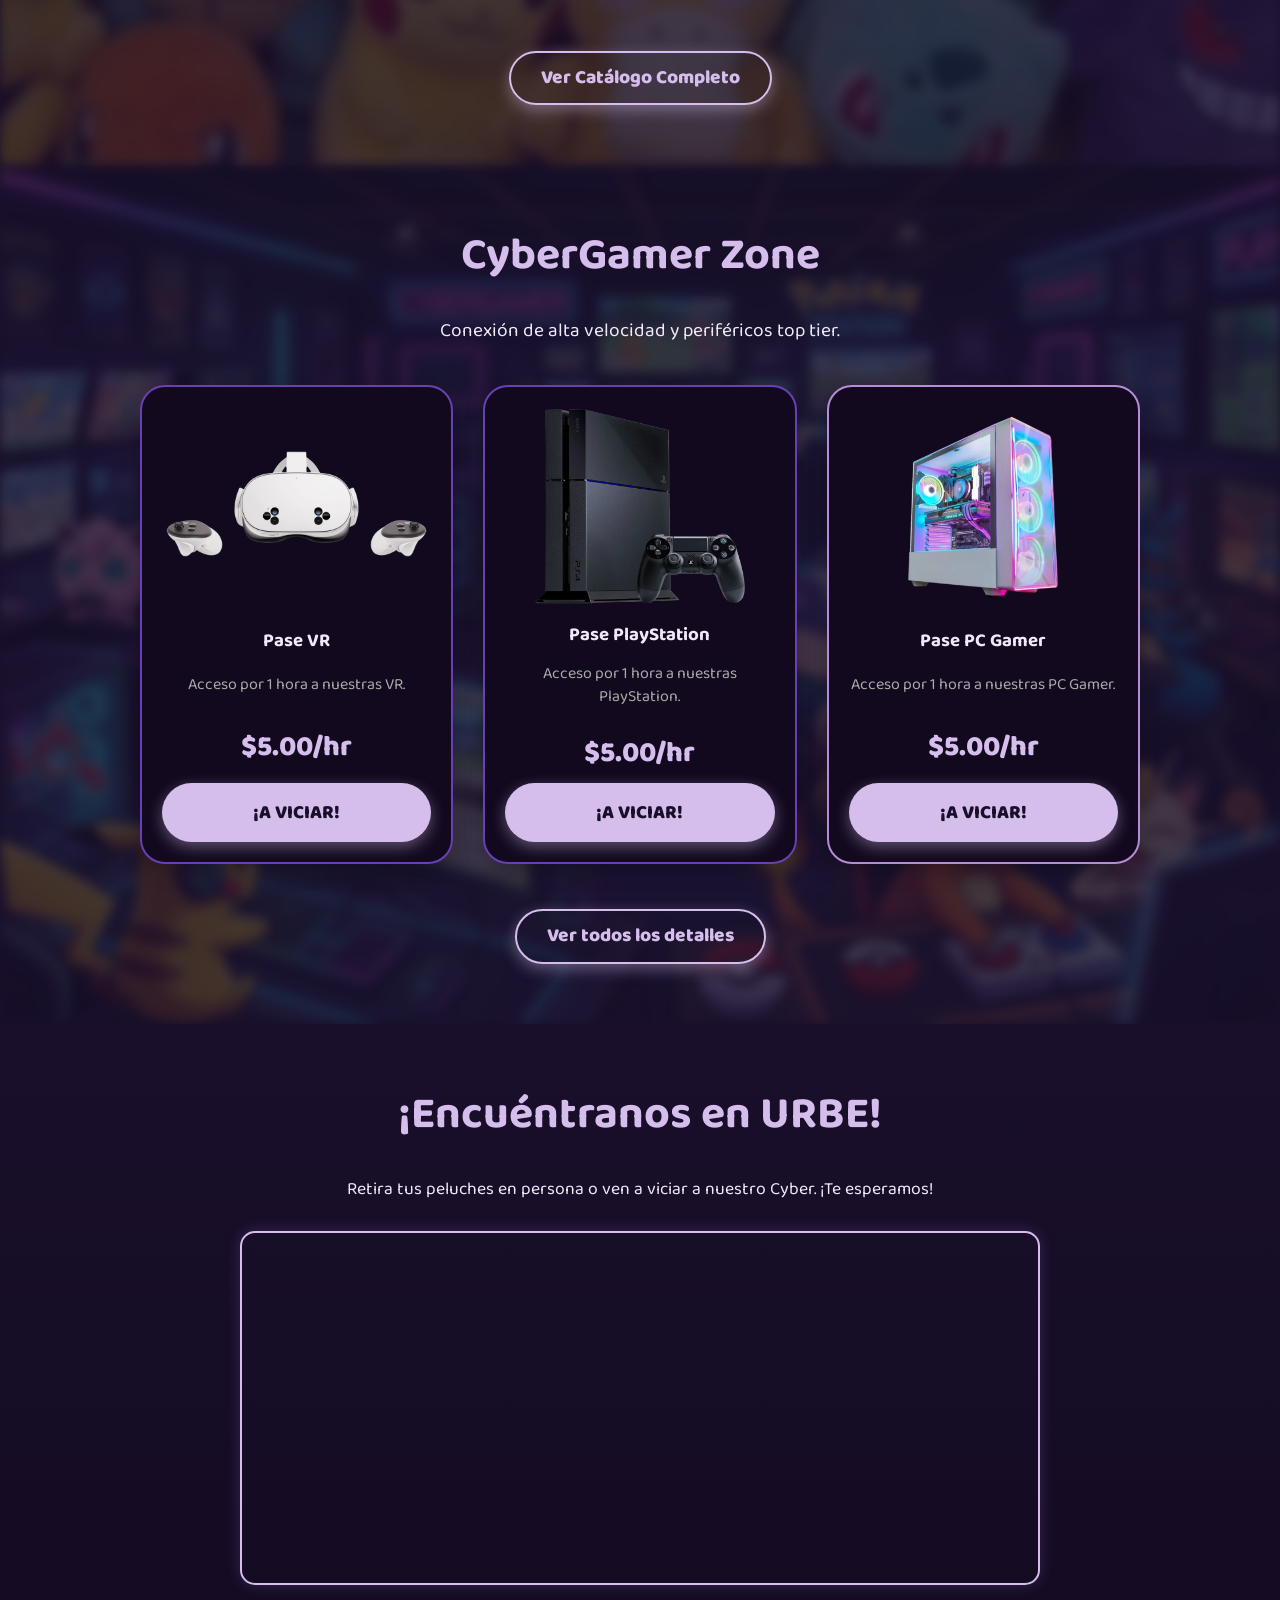
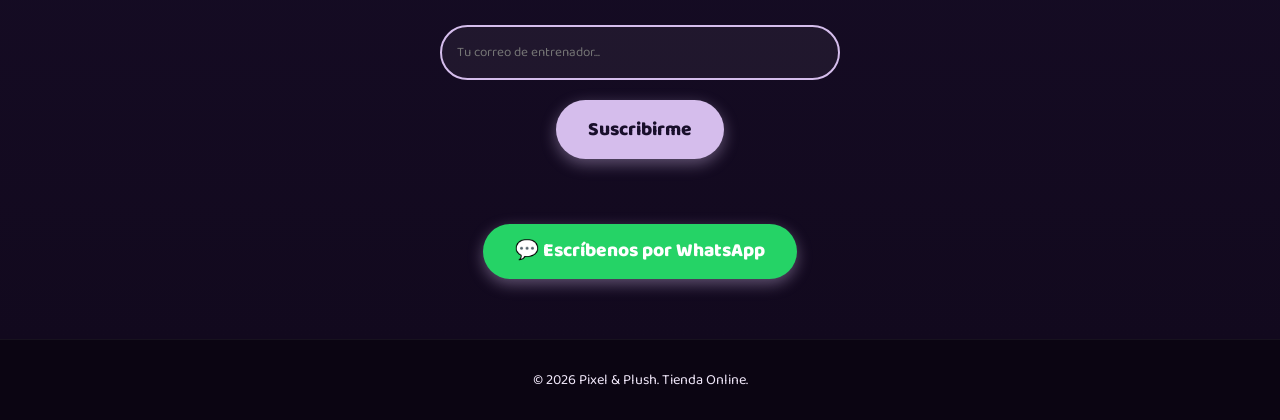
==== commit 6a1502a5: "video" ====
--- a/index.html
+++ b/index.html
@@ -55,15 +55,22 @@
             </section>
 
             <section class="section-container">
-                <div class="about-box">
-                    <h2 class="section-title">Nuestra Propuesta de Valor</h2>
-                    <p>Somos el primer espacio 100% online diseñado para el gamer que no quiere elegir entre suavidad y
-                        rendimiento. Te ofrecemos peluches Pokémon premium y acceso exclusivo a servicios CyberGamer.
-                    </p>
-                    <br>
-                    <a href="nosotros.html" class="btn"
-                        style="background-color: transparent; border: 2px solid var(--soft-lila); color: var(--soft-lila);">Leer
-                        más sobre nosotros</a>
+                <div class="about-box about-box--split">
+                    <div class="about-box__video">
+                        <video autoplay muted loop playsinline>
+                            <source src="assets/pikavid.mp4" type="video/mp4">
+                        </video>
+                    </div>
+                    <div class="about-box__content">
+                        <h2 class="section-title">Nuestra Propuesta de Valor</h2>
+                        <p>Somos el primer espacio 100% online diseñado para el gamer que no quiere elegir entre
+                            suavidad y rendimiento. Te ofrecemos peluches Pokémon premium y acceso exclusivo a servicios
+                            CyberGamer.</p>
+                        <br>
+                        <a href="nosotros.html" class="btn"
+                            style="background-color: transparent; border: 2px solid var(--soft-lila); color: var(--soft-lila);">Leer
+                            más sobre nosotros</a>
+                    </div>
                 </div>
             </section>
 
--- a/styles.css
+++ b/styles.css
@@ -266,6 +266,52 @@
     border: 1px solid rgba(255, 255, 255, 0.1);
     margin: 0 auto;
     max-width: 900px;
+}
+
+/* --- Layout split: video + texto en la misma tarjeta --- */
+.about-box--split {
+    display: flex;
+    align-items: stretch;
+    padding: 0;
+    overflow: hidden;
+    max-width: 1000px;
+}
+
+.about-box__video {
+    flex: 1;
+    min-height: 320px;
+}
+
+.about-box__video video {
+    width: 100%;
+    height: 100%;
+    object-fit: cover;
+    display: block;
+    border-radius: 30px 0 0 30px;
+}
+
+.about-box__content {
+    flex: 1;
+    display: flex;
+    flex-direction: column;
+    justify-content: center;
+    align-items: center;
+    text-align: center;
+    padding: 40px 35px;
+}
+
+@media (max-width: 768px) {
+    .about-box--split {
+        flex-direction: column;
+    }
+
+    .about-box__video video {
+        border-radius: 30px 30px 0 0;
+    }
+
+    .about-box__video {
+        min-height: 220px;
+    }
 }
 
 /* Carrusel */
